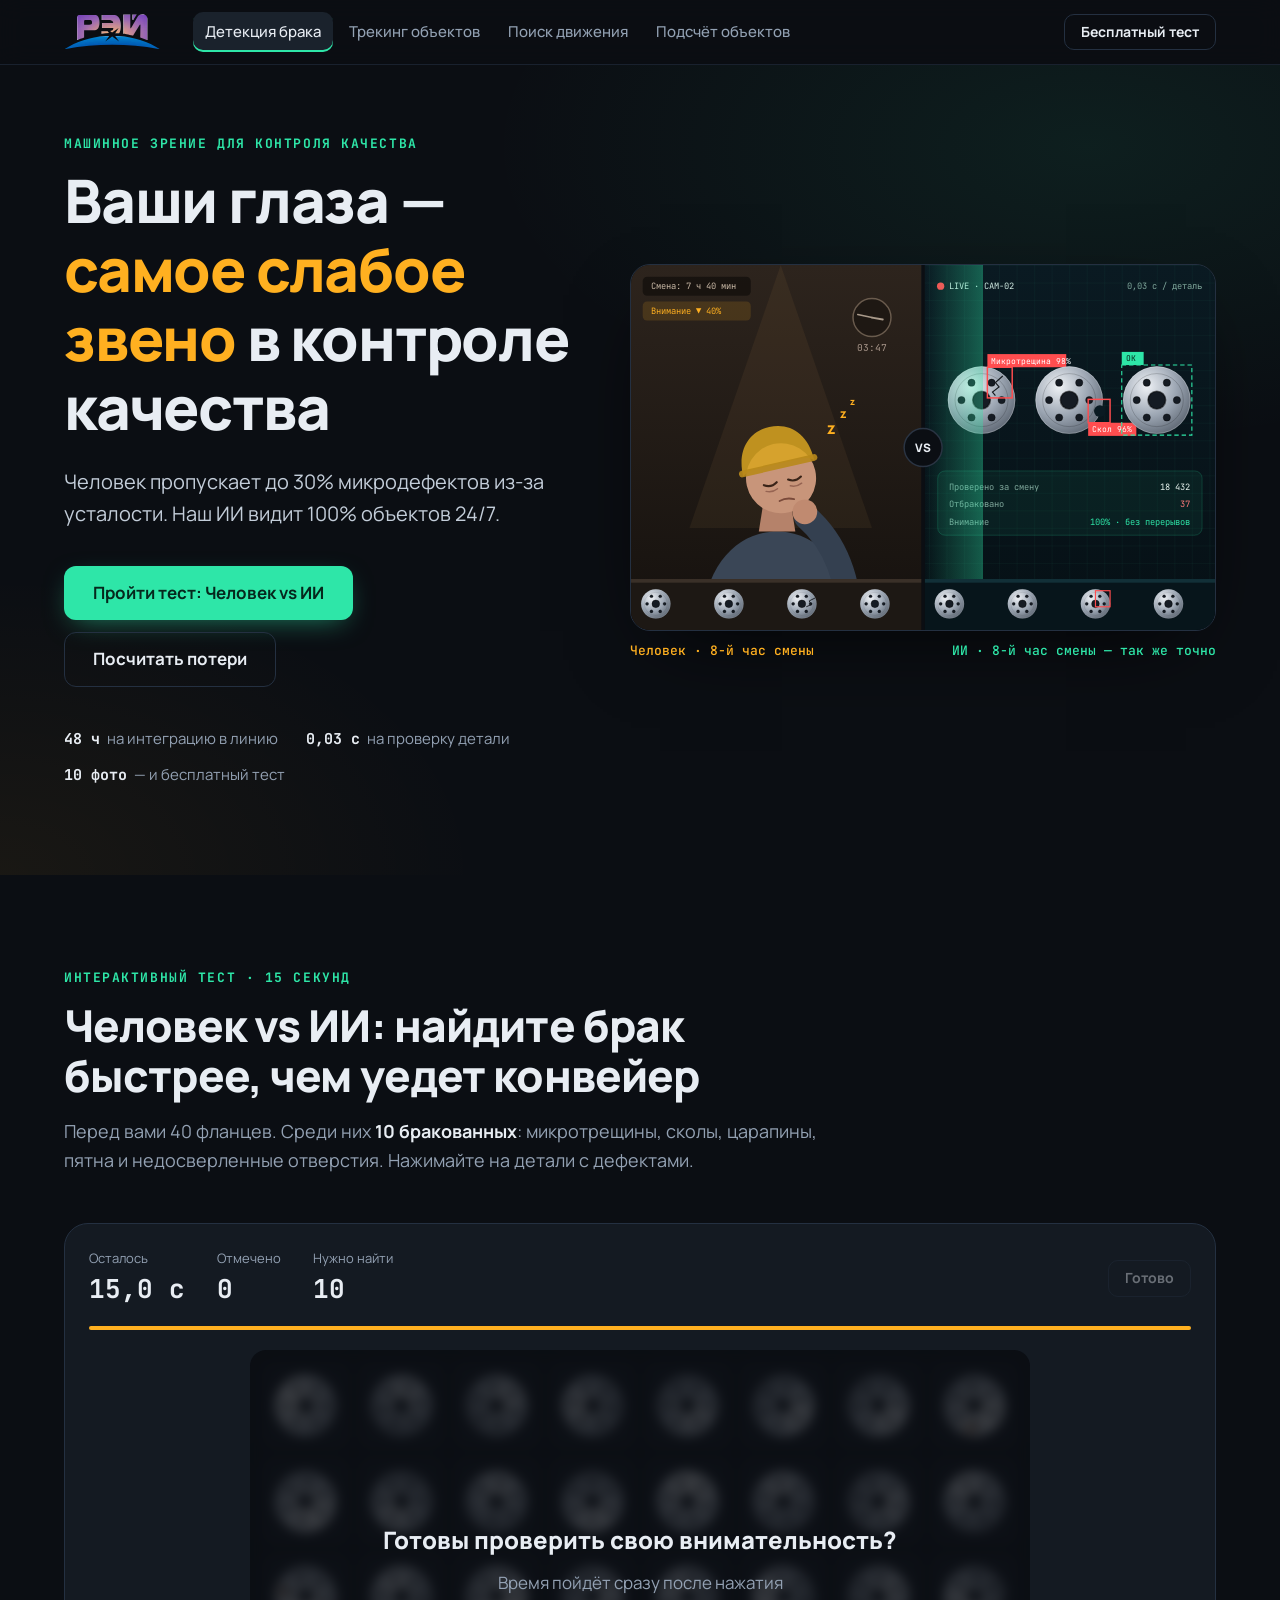
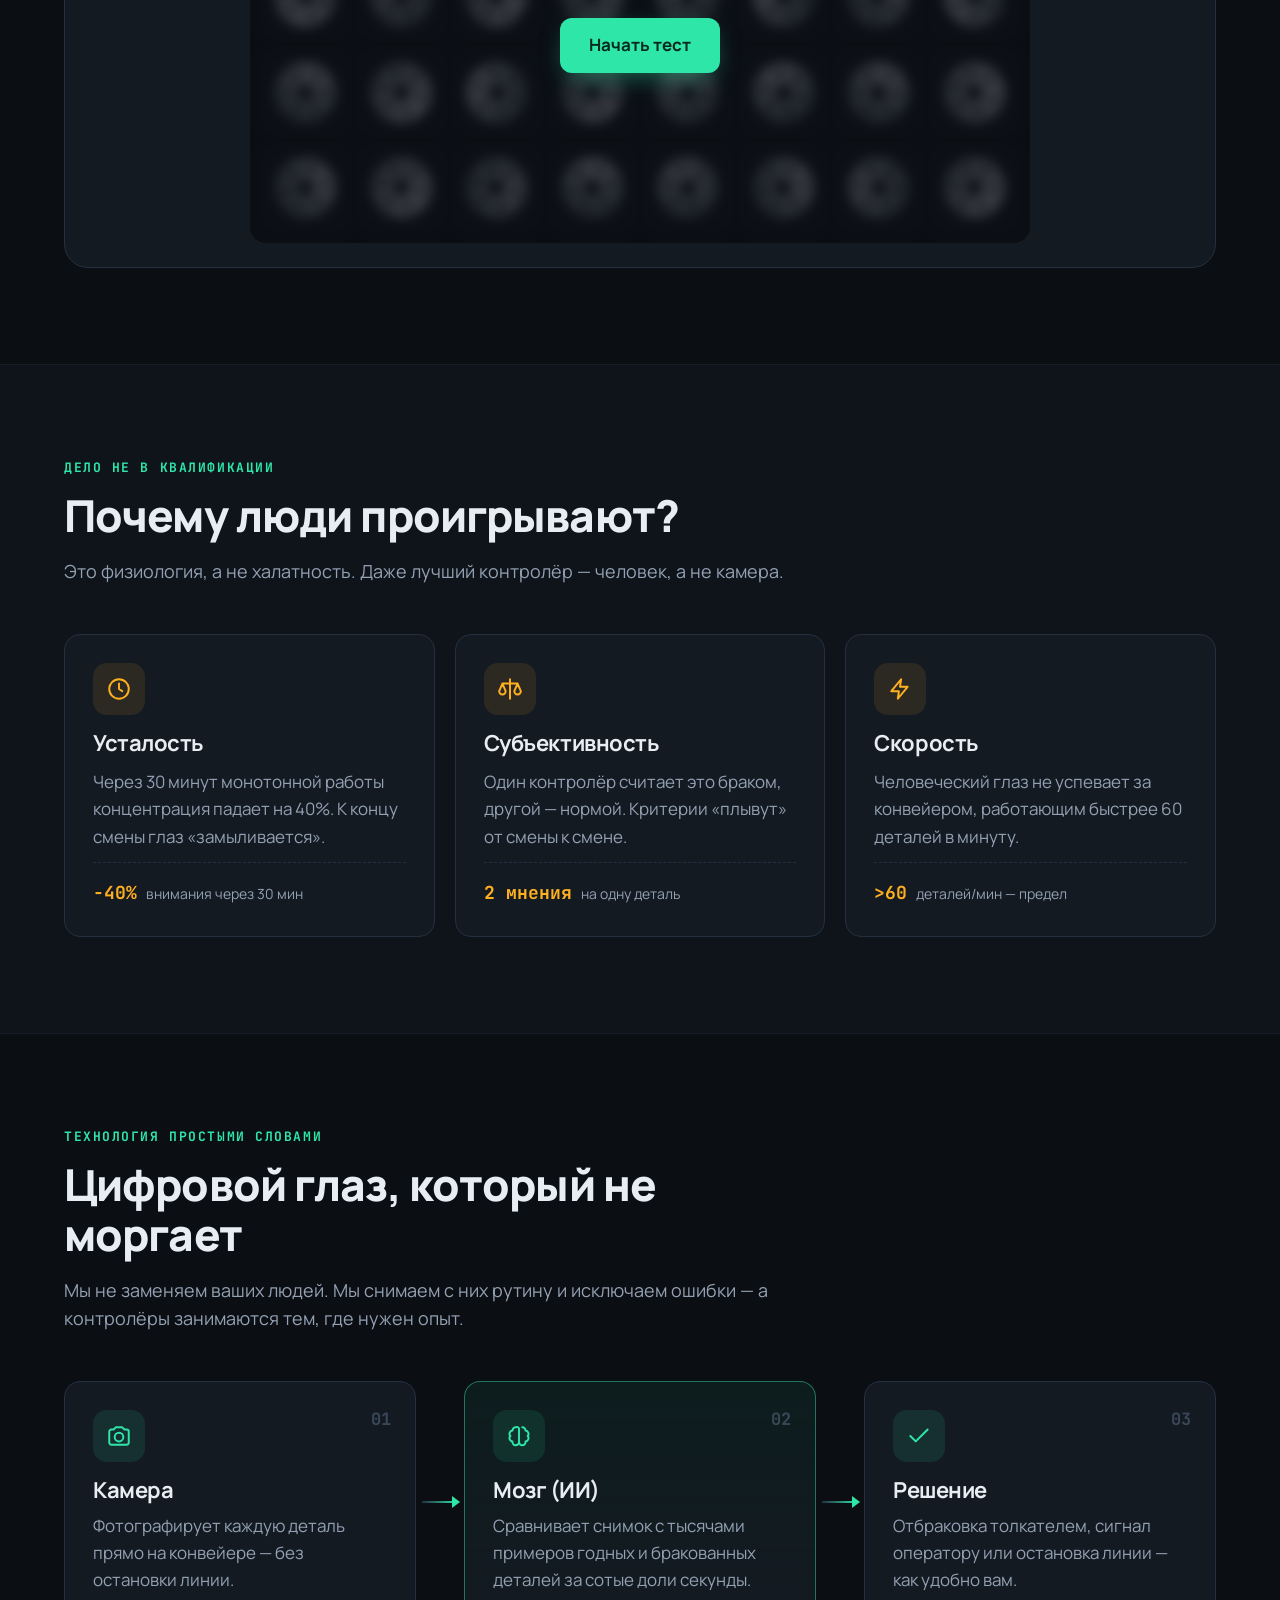
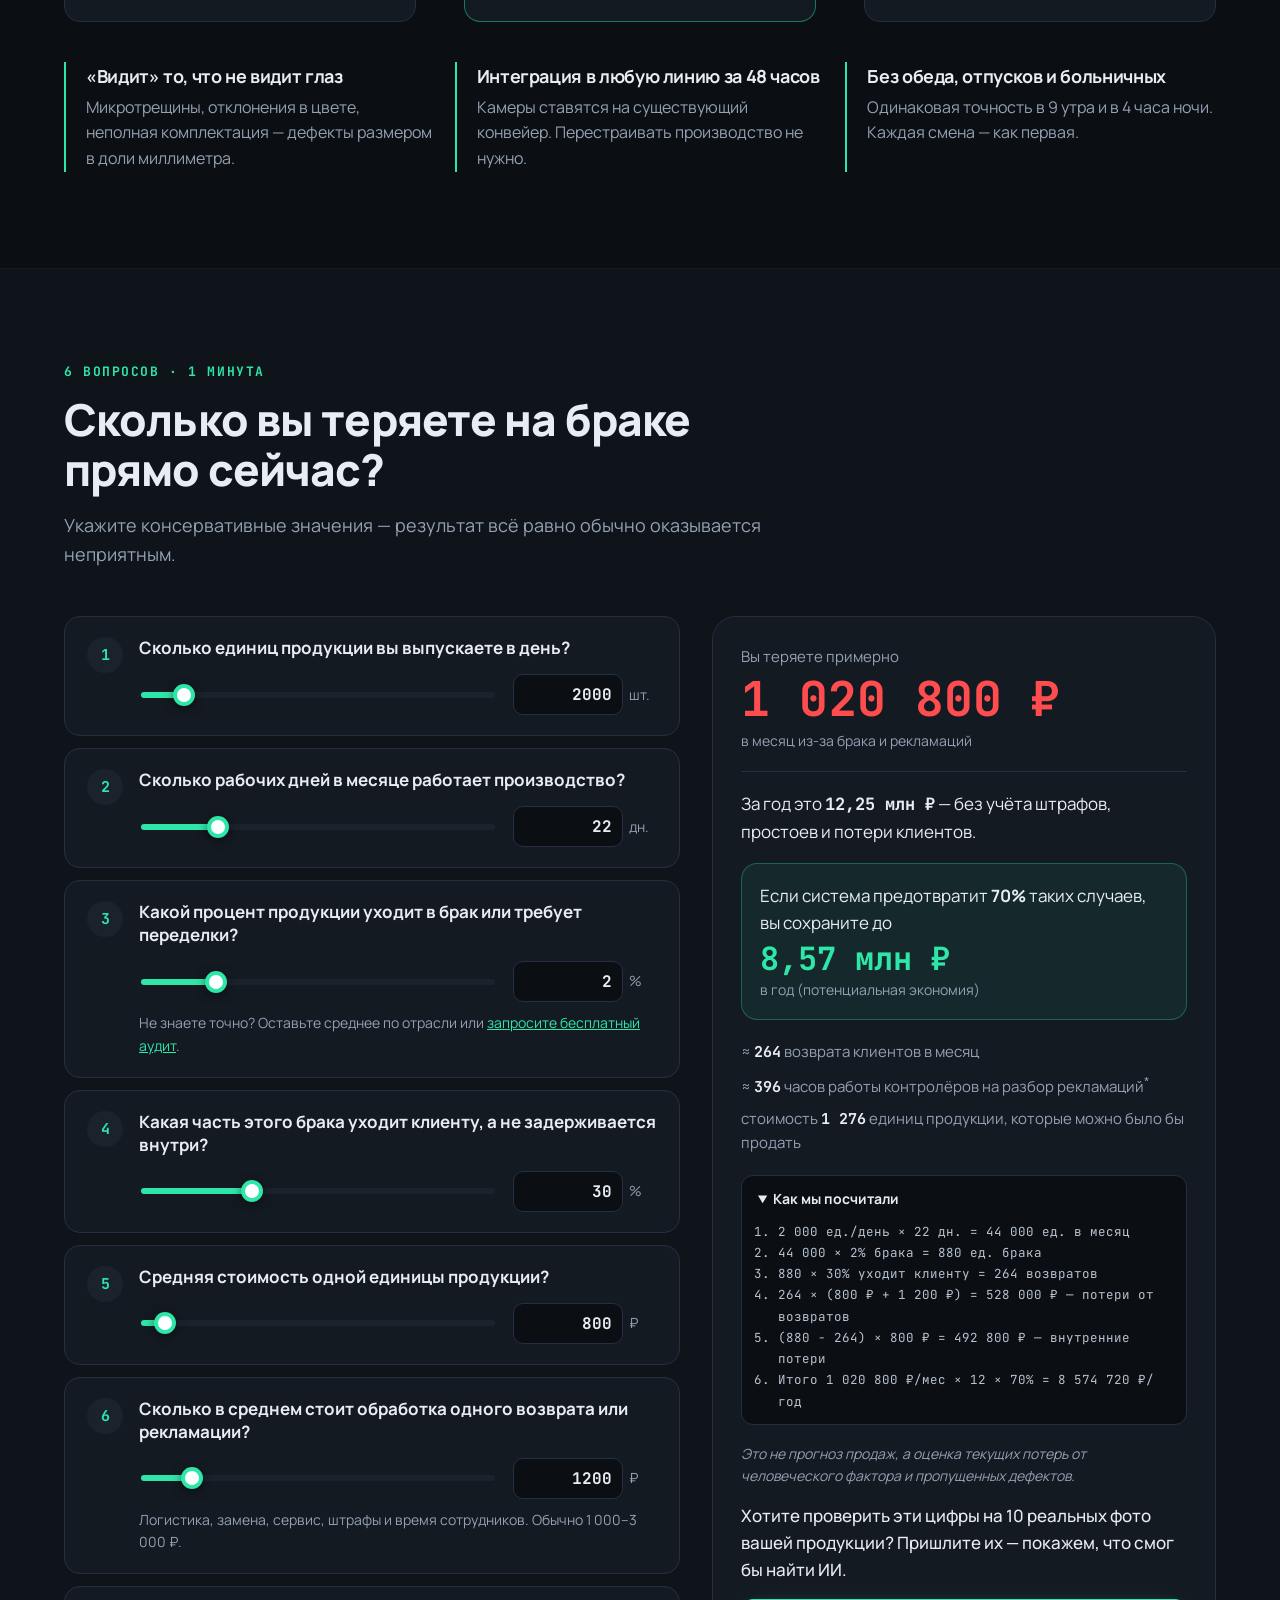
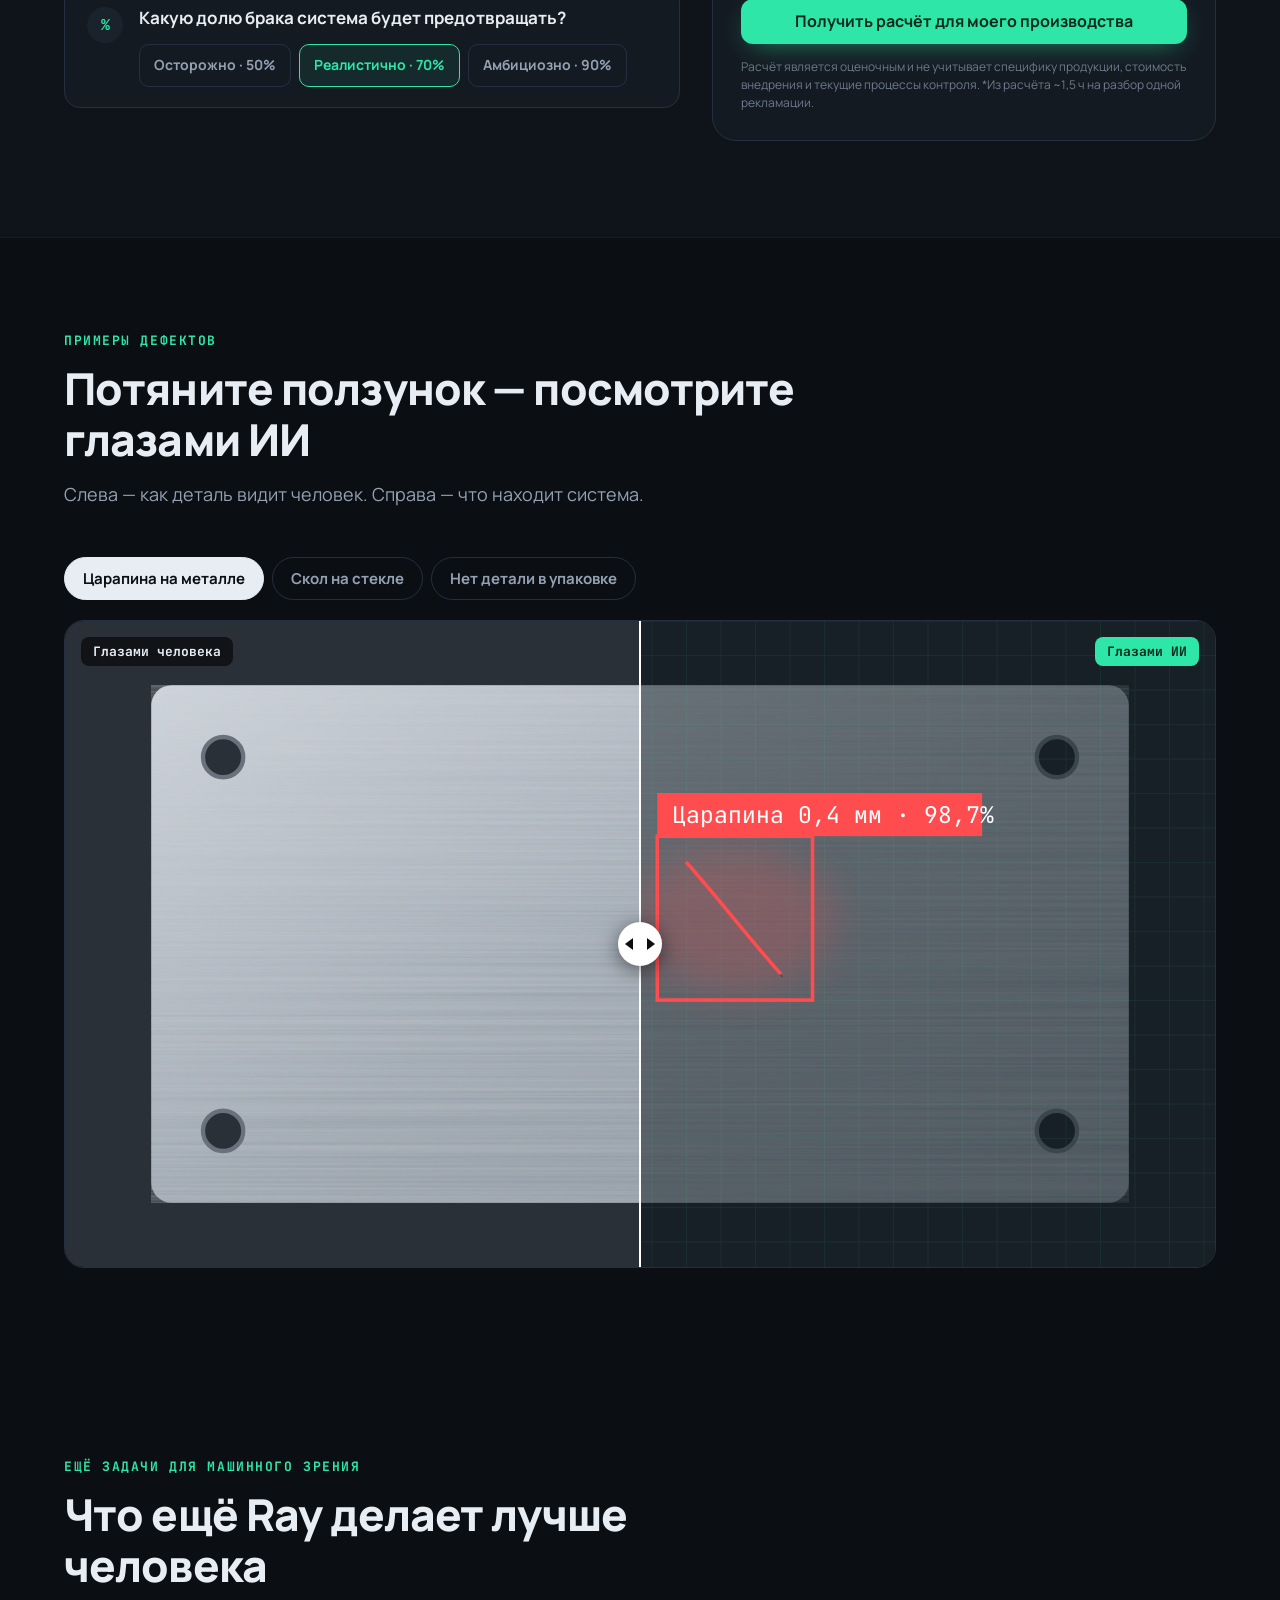
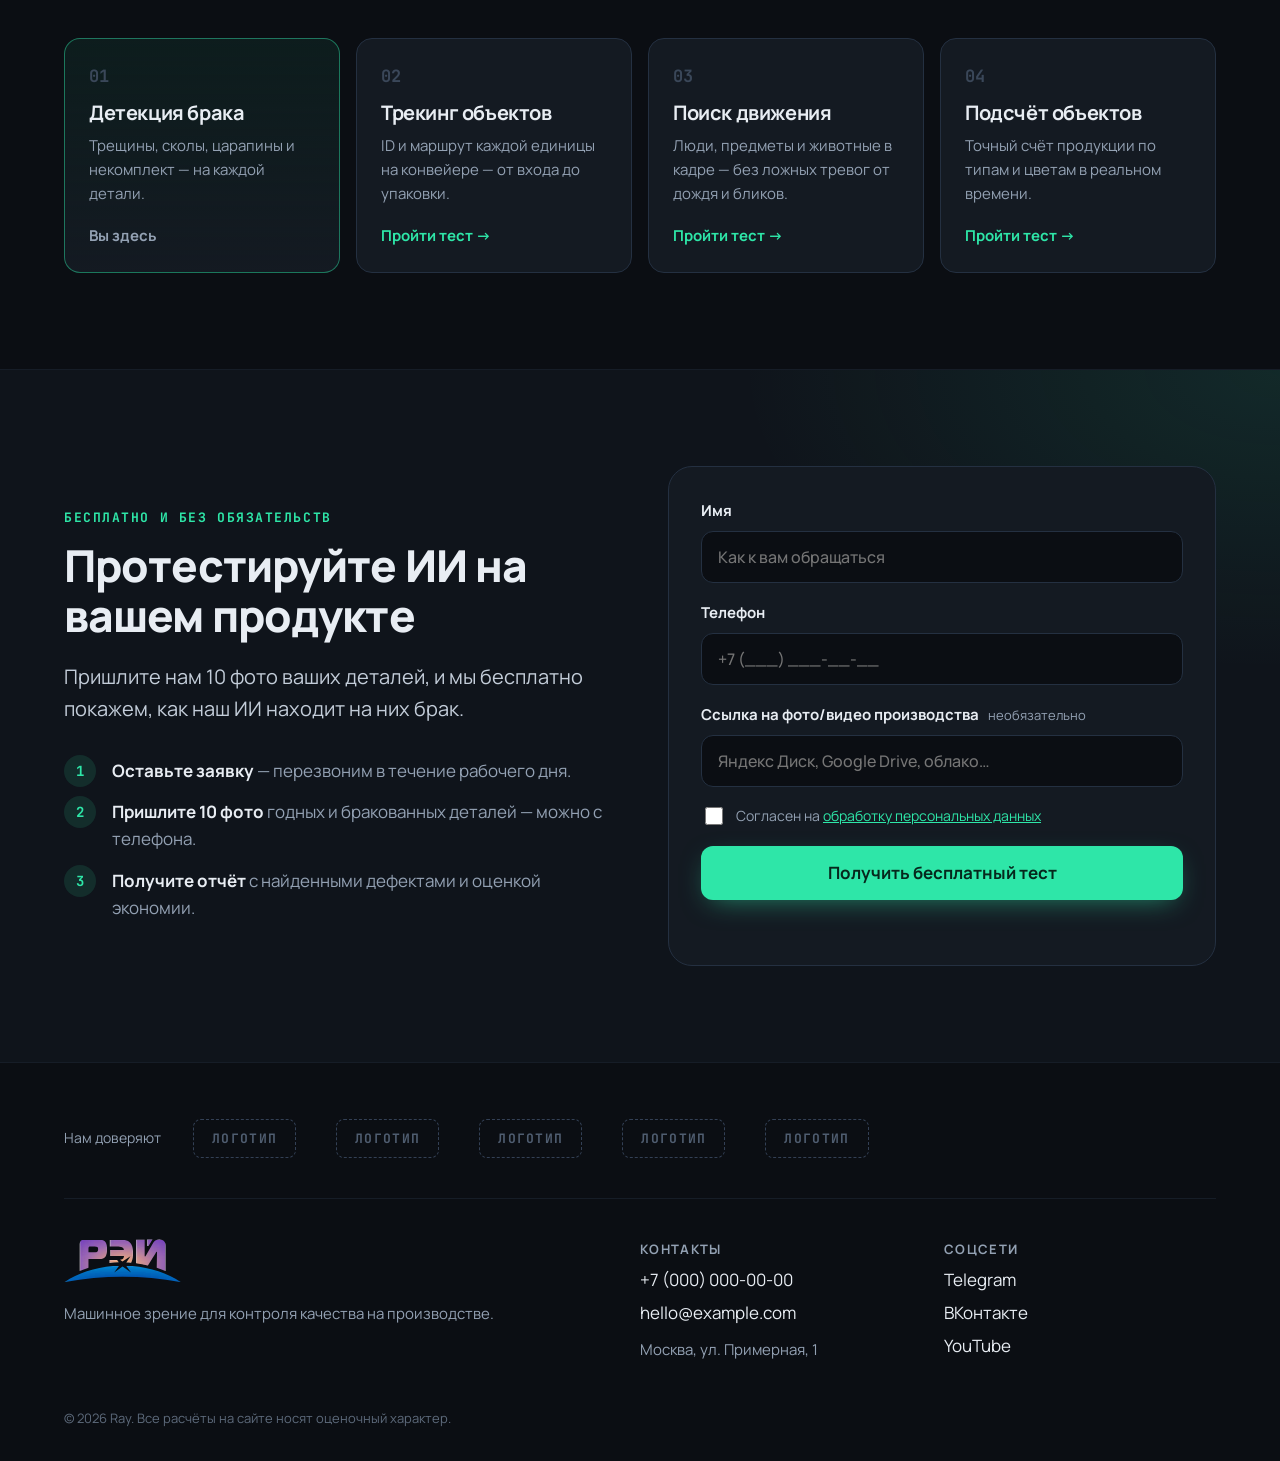
==== index.html @ 94266d90 "Лендинг Ray" ====
<!doctype html>
<html lang="ru">
<head>
  <meta charset="utf-8">
  <meta name="viewport" content="width=device-width, initial-scale=1">
  <title>Ray — машинное зрение для контроля качества</title>
  <meta name="description" content="Человек пропускает до 30% микродефектов из-за усталости. Цифровой глаз Ray проверяет 100% деталей 24/7. Пройдите тест «Человек vs ИИ» и посчитайте свои потери от брака.">
  <meta property="og:title" content="Ваши глаза — самое слабое звено в контроле качества">
  <meta property="og:description" content="Пройдите тест «Человек vs ИИ» и посчитайте, сколько вы теряете на пропущенном браке.">
  <meta property="og:type" content="website">
  <meta name="theme-color" content="#0b0e13">
  <link rel="icon" href="data:image/svg+xml,%3Csvg xmlns='http://www.w3.org/2000/svg' viewBox='0 0 32 32'%3E%3Crect width='32' height='32' rx='8' fill='%230b0e13'/%3E%3Cpath d='M4 16c3-6 7.5-9 12-9s9 3 12 9c-3 6-7.5 9-12 9s-9-3-12-9z' fill='none' stroke='%232ee6a8' stroke-width='2.4'/%3E%3Ccircle cx='16' cy='16' r='4.5' fill='%232ee6a8'/%3E%3C/svg%3E">
  <link rel="preconnect" href="https://fonts.googleapis.com">
  <link rel="preconnect" href="https://fonts.gstatic.com" crossorigin>
  <link href="https://fonts.googleapis.com/css2?family=JetBrains+Mono:wght@500;700&family=Manrope:wght@400;500;700;800&display=swap" rel="stylesheet">
  <link rel="stylesheet" href="styles.css">
</head>
<body>

<!-- Общие SVG-определения: металл, ржавчина, деталь-фланец -->
<svg width="0" height="0" style="position:absolute" aria-hidden="true">
  <defs>
    <radialGradient id="m0" cx="35%" cy="30%" r="80%"><stop offset="0" stop-color="#eef1f5"/><stop offset=".55" stop-color="#9ca6b3"/><stop offset="1" stop-color="#58616d"/></radialGradient>
    <radialGradient id="m1" cx="40%" cy="35%" r="80%"><stop offset="0" stop-color="#e3e7ec"/><stop offset=".5" stop-color="#939daa"/><stop offset="1" stop-color="#525a66"/></radialGradient>
    <radialGradient id="m2" cx="30%" cy="40%" r="85%"><stop offset="0" stop-color="#f4f6f8"/><stop offset=".6" stop-color="#a5aeba"/><stop offset="1" stop-color="#606a76"/></radialGradient>
    <radialGradient id="rust"><stop offset="0" stop-color="#b8692a" stop-opacity=".75"/><stop offset=".6" stop-color="#a4581f" stop-opacity=".35"/><stop offset="1" stop-color="#a4581f" stop-opacity="0"/></radialGradient>
    <symbol id="flange" viewBox="0 0 100 100">
      <circle cx="50" cy="50" r="42" fill="url(#m0)"/>
      <circle cx="50" cy="50" r="41.5" fill="none" stroke="rgba(255,255,255,.3)"/>
      <circle cx="50" cy="50" r="33" fill="none" stroke="rgba(0,0,0,.22)"/>
      <g fill="#151b23" stroke="rgba(0,0,0,.45)" stroke-width="1">
        <circle cx="75" cy="50" r="4.5"/><circle cx="62.5" cy="71.65" r="4.5"/><circle cx="37.5" cy="71.65" r="4.5"/>
        <circle cx="25" cy="50" r="4.5"/><circle cx="37.5" cy="28.35" r="4.5"/><circle cx="62.5" cy="28.35" r="4.5"/>
      </g>
      <circle cx="50" cy="50" r="11" fill="#151b23" stroke="rgba(0,0,0,.5)" stroke-width="2"/>
    </symbol>
  </defs>
</svg>

<header class="header" id="top">
  <div class="container header__inner">
    <a class="logo" href="index.html" aria-label="Ray — на главную">
      <img src="assets/ray_logo_rus.svg" alt="Ray" width="97" height="36">
    </a>
    <nav class="dirnav" aria-label="Направления">
      <a href="index.html" aria-current="page">Детекция брака</a>
      <a href="tracking.html">Трекинг объектов</a>
      <a href="motion.html">Поиск движения</a>
      <a href="counting.html">Подсчёт объектов</a>
    </nav>
    <a class="btn btn--sm btn--ghost header__cta" href="#form">Бесплатный тест</a>
  </div>
</header>

<main>

  <!-- 1. HERO -->
  <section class="hero">
    <div class="container hero__grid">
      <div class="hero__text">
        <p class="kicker">Машинное зрение для контроля качества</p>
        <h1>Ваши глаза — <em>самое слабое звено</em> в&nbsp;контроле качества</h1>
        <p class="lead">Человек пропускает до 30% микродефектов из‑за усталости. Наш ИИ видит 100% объектов 24/7.</p>
        <div class="hero__cta">
          <a class="btn btn--primary btn--lg" href="#test">Пройти тест: Человек vs ИИ</a>
          <a class="btn btn--ghost btn--lg" href="#calc">Посчитать потери</a>
        </div>
        <ul class="hero__facts">
          <li><b>48 ч</b> на интеграцию в линию</li>
          <li><b>0,03 с</b> на проверку детали</li>
          <li><b>10 фото</b> — и бесплатный тест</li>
        </ul>
      </div>

      <figure class="hero__visual" aria-label="Слева — уставший контролёр на 8-м часу смены, справа — интерфейс машинного зрения с подсвеченными дефектами">
        <svg viewBox="0 0 800 500" role="img" aria-hidden="true">
          <defs>
            <linearGradient id="warm" x1="0" y1="0" x2="0" y2="1"><stop offset="0" stop-color="#2d241d"/><stop offset="1" stop-color="#15110e"/></linearGradient>
            <linearGradient id="cold" x1="0" y1="0" x2="0" y2="1"><stop offset="0" stop-color="#0a1a22"/><stop offset="1" stop-color="#061015"/></linearGradient>
            <pattern id="grid" width="24" height="24" patternUnits="userSpaceOnUse"><path d="M24 0H0V24" fill="none" stroke="rgba(46,230,168,.09)"/></pattern>
            <linearGradient id="scan" x1="0" y1="0" x2="1" y2="0"><stop offset="0" stop-color="#2ee6a8" stop-opacity="0"/><stop offset="1" stop-color="#2ee6a8" stop-opacity=".35"/></linearGradient>
            <clipPath id="clipL"><rect width="398" height="500"/></clipPath>
            <clipPath id="clipR"><rect x="402" width="398" height="500"/></clipPath>
          </defs>

          <!-- Левая половина: человек -->
          <g clip-path="url(#clipL)">
            <rect width="398" height="500" fill="url(#warm)"/>
            <polygon points="205,0 80,360 330,360" fill="rgba(255,190,110,.06)"/>
            <g transform="translate(330 72)" opacity=".8">
              <circle r="26" fill="#1c1612" stroke="#7a6a5a" stroke-width="2"/>
              <line y2="-15" stroke="#c9b9a6" stroke-width="2.5" stroke-linecap="round" transform="rotate(100)"/>
              <line y2="-20" stroke="#c9b9a6" stroke-width="2" stroke-linecap="round" transform="rotate(282)"/>
            </g>
            <text x="330" y="118" text-anchor="middle" class="svg-mono" fill="#a8968a" font-size="13">03:47</text>
            <!-- оператор -->
            <path d="M95 500C100 405 150 365 200 365s100 40 105 135z" fill="#3a4656"/>
            <path d="M175 365h50l-6-38h-38z" fill="#b5826a"/>
            <g transform="rotate(-13 205 290)">
              <circle cx="205" cy="292" r="48" fill="#c8957a"/>
              <path d="M155 278c0-38 22-58 50-58s50 20 50 58c-8-6-14-6-20-6h-60c-6 0-12 0-20 6z" fill="#d9a520" opacity=".85"/>
              <rect x="150" y="270" width="110" height="9" rx="4.5" fill="#b8891a" opacity=".9"/>
              <path d="M180 296q9 6 18 0M214 296q9 6 18 0" fill="none" stroke="#3a2418" stroke-width="3" stroke-linecap="round"/>
              <path d="M181 305q8 4 16 0M215 305q8 4 16 0" fill="none" stroke="rgba(110,60,50,.55)" stroke-width="2" stroke-linecap="round"/>
              <path d="M196 322q10-3 20 2" fill="none" stroke="#7a4a3a" stroke-width="2.5" stroke-linecap="round"/>
            </g>
            <path d="M300 500C300 430 280 380 240 345" fill="none" stroke="#344050" stroke-width="34" stroke-linecap="round"/>
            <circle cx="238" cy="338" r="17" fill="#c08a70"/>
            <g class="zzz" fill="#ffb020" font-weight="800">
              <text x="268" y="232" font-size="22">z</text><text x="286" y="210" font-size="17">z</text><text x="300" y="192" font-size="13">z</text>
            </g>
            <!-- конвейер -->
            <rect y="430" width="398" height="70" fill="#1d1814"/>
            <rect y="430" width="398" height="5" fill="#3a3028"/>
            <g class="belt">
              <use href="#flange" x="10" y="440" width="48" height="48"/>
              <use href="#flange" x="110" y="440" width="48" height="48"/>
              <g><use href="#flange" x="210" y="440" width="48" height="48"/><path d="M252 456l-8 4 3 5-7 3" stroke="#1a1d22" stroke-width="1.3" fill="none"/></g>
              <use href="#flange" x="310" y="440" width="48" height="48"/>
              <use href="#flange" x="410" y="440" width="48" height="48"/>
              <use href="#flange" x="510" y="440" width="48" height="48"/>
            </g>
            <g class="svg-mono" font-size="12">
              <rect x="16" y="16" width="148" height="26" rx="6" fill="rgba(0,0,0,.45)"/>
              <text x="28" y="33" fill="#c9b9a6">Смена: 7 ч 40 мин</text>
              <rect x="16" y="50" width="148" height="26" rx="6" fill="rgba(255,176,32,.14)"/>
              <text x="28" y="67" fill="#ffb020">Внимание ▼ 40%</text>
            </g>
          </g>

          <!-- Правая половина: ИИ -->
          <g clip-path="url(#clipR)">
            <rect x="402" width="398" height="500" fill="url(#cold)"/>
            <rect x="402" width="398" height="500" fill="url(#grid)"/>
            <g class="svg-mono" font-size="12">
              <circle cx="424" cy="29" r="5" fill="#ff4d4f" class="blink"/>
              <text x="436" y="33" fill="#cfe9e1">LIVE · CAM‑02</text>
              <text x="782" y="33" fill="#7fa79b" text-anchor="end">0,03 с / деталь</text>
            </g>
            <!-- крупный план -->
            <use href="#flange" x="425" y="130" width="110" height="110"/>
            <path d="M509 152l-10 9 5 6-9 7 4 5" stroke="#161a1f" stroke-width="1.6" fill="none"/>
            <rect x="488" y="140" width="34" height="42" fill="none" stroke="#ff4d4f" stroke-width="2"/>
            <rect x="488" y="122" width="108" height="18" fill="#ff4d4f"/>
            <text x="493" y="135" class="svg-mono" font-size="11" fill="#fff">Микротрещина 98%</text>

            <use href="#flange" x="545" y="130" width="110" height="110"/>
            <circle cx="642" cy="200" r="8" fill="#0a1a22"/>
            <rect x="626" y="184" width="30" height="32" fill="none" stroke="#ff4d4f" stroke-width="2"/>
            <rect x="626" y="216" width="66" height="18" fill="#ff4d4f"/>
            <text x="631" y="229" class="svg-mono" font-size="11" fill="#fff">Скол 96%</text>

            <use href="#flange" x="665" y="130" width="110" height="110"/>
            <rect x="672" y="137" width="96" height="96" fill="none" stroke="#2ee6a8" stroke-width="1.5" stroke-dasharray="6 4"/>
            <rect x="672" y="119" width="30" height="18" fill="#2ee6a8"/>
            <text x="678" y="132" class="svg-mono" font-size="11" fill="#06281d">OK</text>

            <g class="svg-mono" font-size="12">
              <rect x="420" y="282" width="362" height="88" rx="10" fill="rgba(46,230,168,.06)" stroke="rgba(46,230,168,.25)"/>
              <text x="436" y="308" fill="#7fa79b">Проверено за смену</text><text x="766" y="308" fill="#e8f5f0" text-anchor="end">18 432</text>
              <text x="436" y="332" fill="#7fa79b">Отбраковано</text><text x="766" y="332" fill="#ff7a7b" text-anchor="end">37</text>
              <text x="436" y="356" fill="#7fa79b">Внимание</text><text x="766" y="356" fill="#2ee6a8" text-anchor="end">100% · без перерывов</text>
            </g>
            <rect x="402" y="430" width="398" height="70" fill="#07151b"/>
            <rect x="402" y="430" width="398" height="5" fill="#123038"/>
            <g class="belt">
              <use href="#flange" x="412" y="440" width="48" height="48"/>
              <use href="#flange" x="512" y="440" width="48" height="48"/>
              <g><use href="#flange" x="612" y="440" width="48" height="48"/><rect x="636" y="446" width="20" height="22" fill="none" stroke="#ff4d4f" stroke-width="1.6"/></g>
              <use href="#flange" x="712" y="440" width="48" height="48"/>
              <use href="#flange" x="812" y="440" width="48" height="48"/>
              <use href="#flange" x="912" y="440" width="48" height="48"/>
            </g>
            <rect class="scanbar" x="402" y="0" width="80" height="430" fill="url(#scan)"/>
          </g>

          <line x1="400" y1="0" x2="400" y2="500" stroke="#0b0e13" stroke-width="4"/>
          <circle cx="400" cy="250" r="26" fill="#0b0e13" stroke="#2a3443" stroke-width="2"/>
          <text x="400" y="256" text-anchor="middle" font-weight="800" font-size="16" fill="#e8edf3">VS</text>
        </svg>
        <figcaption class="hero__caption">
          <span>Человек · 8‑й час смены</span>
          <span>ИИ · 8‑й час смены — так же точно</span>
        </figcaption>
      </figure>
    </div>
  </section>

  <!-- 2. ЧЕЛЛЕНДЖ -->
  <section class="section" id="test">
    <div class="container">
      <header class="section__head">
        <p class="kicker">Интерактивный тест · 15 секунд</p>
        <h2>Человек vs ИИ: найдите брак быстрее, чем уедет конвейер</h2>
        <p class="section__sub">Перед вами 40 фланцев. Среди них <b>10 бракованных</b>: микротрещины, сколы, царапины, пятна и недосверленные отверстия. Нажимайте на детали с дефектами.</p>
      </header>

      <div class="game" id="game">
        <div class="game__bar">
          <div class="stat"><span class="stat__label">Осталось</span><span class="stat__value mono" id="g-timer">15,0 с</span></div>
          <div class="stat"><span class="stat__label">Отмечено</span><span class="stat__value mono" id="g-marked">0</span></div>
          <div class="stat"><span class="stat__label">Нужно найти</span><span class="stat__value mono">10</span></div>
          <button class="btn btn--sm btn--ghost game__done" id="g-done" type="button" disabled>Готово</button>
        </div>
        <div class="game__progress"><span id="g-progress"></span></div>

        <div class="board-wrap">
          <div class="board" id="board" aria-label="Поле с деталями"></div>
          <div class="scanline" id="scanline" aria-hidden="true"></div>
          <div class="board__start" id="g-start">
            <p class="board__start-title">Готовы проверить свою внимательность?</p>
            <p class="board__start-sub">Время пойдёт сразу после нажатия</p>
            <button class="btn btn--primary btn--lg" id="g-start-btn" type="button">Начать тест</button>
          </div>
        </div>

        <div class="result" id="g-result" hidden aria-live="polite">
          <div class="result__score">
            <div class="score score--human"><span>Ваш результат</span><b class="mono" id="r-human">6/10</b></div>
            <div class="score score--ai"><span>Результат ИИ</span><b class="mono">10/10</b></div>
          </div>
          <p class="result__copy" id="r-copy"></p>
          <p class="result__extra" id="r-extra"></p>
          <ul class="legend">
            <li><i class="dot dot--hit"></i>Вы нашли</li>
            <li><i class="dot dot--miss"></i>Вы пропустили — нашёл ИИ</li>
            <li><i class="dot dot--false"></i>Ложная тревога</li>
          </ul>
          <div class="result__cta">
            <a class="btn btn--primary" href="#calc">Посчитать, сколько это стоит</a>
            <button class="btn btn--ghost" id="g-again" type="button">Пройти ещё раз</button>
          </div>
        </div>
      </div>
    </div>
  </section>

  <!-- 3. БОЛИ -->
  <section class="section section--alt" id="why">
    <div class="container">
      <header class="section__head">
        <p class="kicker">Дело не в квалификации</p>
        <h2>Почему люди проигрывают?</h2>
        <p class="section__sub">Это физиология, а не халатность. Даже лучший контролёр — человек, а не камера.</p>
      </header>
      <div class="cards3">
        <article class="pain">
          <div class="pain__icon"><svg viewBox="0 0 24 24" aria-hidden="true"><path d="M12 7v5l3 2"/><circle cx="12" cy="12" r="9"/></svg></div>
          <h3>Усталость</h3>
          <p>Через 30 минут монотонной работы концентрация падает на&nbsp;40%. К концу смены глаз «замыливается».</p>
          <div class="pain__metric"><span class="mono">−40%</span> внимания через 30 мин</div>
        </article>
        <article class="pain">
          <div class="pain__icon"><svg viewBox="0 0 24 24" aria-hidden="true"><path d="M12 3v18M5 7h14M5 7l-3 7a3 3 0 0 0 6 0zM19 7l-3 7a3 3 0 0 0 6 0z"/></svg></div>
          <h3>Субъективность</h3>
          <p>Один контролёр считает это браком, другой — нормой. Критерии «плывут» от смены к смене.</p>
          <div class="pain__metric"><span class="mono">2 мнения</span> на одну деталь</div>
        </article>
        <article class="pain">
          <div class="pain__icon"><svg viewBox="0 0 24 24" aria-hidden="true"><path d="M13 3L4 14h7l-1 7 9-11h-7z"/></svg></div>
          <h3>Скорость</h3>
          <p>Человеческий глаз не успевает за конвейером, работающим быстрее 60 деталей в минуту.</p>
          <div class="pain__metric"><span class="mono">&gt;60</span> деталей/мин — предел</div>
        </article>
      </div>
    </div>
  </section>

  <!-- 4. КАК РАБОТАЕТ -->
  <section class="section" id="how">
    <div class="container">
      <header class="section__head">
        <p class="kicker">Технология простыми словами</p>
        <h2>Цифровой глаз, который не моргает</h2>
        <p class="section__sub">Мы не заменяем ваших людей. Мы снимаем с них рутину и исключаем ошибки — а контролёры занимаются тем, где нужен опыт.</p>
      </header>

      <ol class="flow">
        <li class="flow__step">
          <div class="flow__icon"><svg viewBox="0 0 24 24" aria-hidden="true"><path d="M3 8a2 2 0 0 1 2-2h2l2-2h6l2 2h2a2 2 0 0 1 2 2v10a2 2 0 0 1-2 2H5a2 2 0 0 1-2-2z"/><circle cx="12" cy="13" r="4"/></svg></div>
          <span class="flow__n mono">01</span>
          <h3>Камера</h3>
          <p>Фотографирует каждую деталь прямо на конвейере — без остановки линии.</p>
        </li>
        <li class="flow__arrow" aria-hidden="true"></li>
        <li class="flow__step flow__step--ai">
          <div class="flow__icon"><svg viewBox="0 0 24 24" aria-hidden="true"><path d="M9 4a3 3 0 0 0-3 3 3 3 0 0 0-2 5 3 3 0 0 0 2 5 3 3 0 0 0 6 1V5a2 2 0 0 0-3-1zM15 4a3 3 0 0 1 3 3 3 3 0 0 1 2 5 3 3 0 0 1-2 5 3 3 0 0 1-6 1"/></svg></div>
          <span class="flow__n mono">02</span>
          <h3>Мозг (ИИ)</h3>
          <p>Сравнивает снимок с тысячами примеров годных и бракованных деталей за сотые доли секунды.</p>
        </li>
        <li class="flow__arrow" aria-hidden="true"></li>
        <li class="flow__step">
          <div class="flow__icon"><svg viewBox="0 0 24 24" aria-hidden="true"><path d="M20 6L9 17l-5-5"/></svg></div>
          <span class="flow__n mono">03</span>
          <h3>Решение</h3>
          <p>Отбраковка толкателем, сигнал оператору или остановка линии — как удобно вам.</p>
        </li>
      </ol>

      <ul class="benefits">
        <li>
          <h3>«Видит» то, что не видит глаз</h3>
          <p>Микротрещины, отклонения в цвете, неполная комплектация — дефекты размером в доли миллиметра.</p>
        </li>
        <li>
          <h3>Интеграция в любую линию за 48 часов</h3>
          <p>Камеры ставятся на существующий конвейер. Перестраивать производство не нужно.</p>
        </li>
        <li>
          <h3>Без обеда, отпусков и больничных</h3>
          <p>Одинаковая точность в 9 утра и в 4 часа ночи. Каждая смена — как первая.</p>
        </li>
      </ul>
    </div>
  </section>

  <!-- 5. КАЛЬКУЛЯТОР -->
  <section class="section section--alt" id="calc">
    <div class="container">
      <header class="section__head">
        <p class="kicker">6 вопросов · 1 минута</p>
        <h2>Сколько вы теряете на браке прямо сейчас?</h2>
        <p class="section__sub">Укажите консервативные значения — результат всё равно обычно оказывается неприятным.</p>
      </header>

      <div class="calc">
        <form class="calc__questions" id="calc-form" onsubmit="return false">
          <div class="q">
            <span class="q__n mono">1</span>
            <div class="q__body">
              <label class="q__title" for="n-units">Сколько единиц продукции вы выпускаете в день?</label>
              <div class="q__ctrl" data-field="units">
                <input type="range" min="100" max="20000" step="100" value="2000" aria-label="Выпуск в день, ползунок">
                <div class="num"><input id="n-units" type="number" min="1" step="1" value="2000" inputmode="numeric"><span>шт.</span></div>
              </div>
            </div>
          </div>
          <div class="q">
            <span class="q__n mono">2</span>
            <div class="q__body">
              <label class="q__title" for="n-days">Сколько рабочих дней в месяце работает производство?</label>
              <div class="q__ctrl" data-field="days">
                <input type="range" min="20" max="30" step="1" value="22" aria-label="Рабочие дни, ползунок">
                <div class="num"><input id="n-days" type="number" min="1" max="31" step="1" value="22" inputmode="numeric"><span>дн.</span></div>
              </div>
            </div>
          </div>
          <div class="q">
            <span class="q__n mono">3</span>
            <div class="q__body">
              <label class="q__title" for="n-defect">Какой процент продукции уходит в брак или требует переделки?</label>
              <div class="q__ctrl" data-field="defect">
                <input type="range" min="0.1" max="10" step="0.1" value="2" aria-label="Процент брака, ползунок">
                <div class="num"><input id="n-defect" type="number" min="0" max="100" step="0.1" value="2" inputmode="decimal"><span>%</span></div>
              </div>
              <p class="q__hint">Не знаете точно? Оставьте среднее по отрасли или <a href="#form">запросите бесплатный аудит</a>.</p>
            </div>
          </div>
          <div class="q">
            <span class="q__n mono">4</span>
            <div class="q__body">
              <label class="q__title" for="n-share">Какая часть этого брака уходит клиенту, а не задерживается внутри?</label>
              <div class="q__ctrl" data-field="share">
                <input type="range" min="0" max="100" step="5" value="30" aria-label="Доля брака у клиента, ползунок">
                <div class="num"><input id="n-share" type="number" min="0" max="100" step="1" value="30" inputmode="numeric"><span>%</span></div>
              </div>
            </div>
          </div>
          <div class="q">
            <span class="q__n mono">5</span>
            <div class="q__body">
              <label class="q__title" for="n-price">Средняя стоимость одной единицы продукции?</label>
              <div class="q__ctrl" data-field="price">
                <input type="range" min="10" max="20000" step="10" value="800" aria-label="Стоимость единицы, ползунок">
                <div class="num"><input id="n-price" type="number" min="0" step="1" value="800" inputmode="numeric"><span>₽</span></div>
              </div>
            </div>
          </div>
          <div class="q">
            <span class="q__n mono">6</span>
            <div class="q__body">
              <label class="q__title" for="n-ret">Сколько в среднем стоит обработка одного возврата или рекламации?</label>
              <div class="q__ctrl" data-field="ret">
                <input type="range" min="0" max="10000" step="100" value="1200" aria-label="Стоимость возврата, ползунок">
                <div class="num"><input id="n-ret" type="number" min="0" step="1" value="1200" inputmode="numeric"><span>₽</span></div>
              </div>
              <p class="q__hint">Логистика, замена, сервис, штрафы и время сотрудников. Обычно 1 000–3 000 ₽.</p>
            </div>
          </div>
          <div class="q q--scenario">
            <span class="q__n mono">%</span>
            <div class="q__body">
              <span class="q__title" id="sc-label">Какую долю брака система будет предотвращать?</span>
              <div class="seg" role="radiogroup" aria-labelledby="sc-label">
                <label><input type="radio" name="sc" value="50"><span>Осторожно · 50%</span></label>
                <label><input type="radio" name="sc" value="70" checked><span>Реалистично · 70%</span></label>
                <label><input type="radio" name="sc" value="90"><span>Амбициозно · 90%</span></label>
              </div>
            </div>
          </div>
        </form>

        <aside class="calc__result" aria-live="polite">
          <p class="res__label">Вы теряете примерно</p>
          <p class="res__big mono" id="c-month">—</p>
          <p class="res__note">в месяц из‑за брака и рекламаций</p>

          <div class="res__row">
            <p>За год это <b class="mono" id="c-year">—</b> — без учёта штрафов, простоев и потери клиентов.</p>
          </div>
          <div class="res__save">
            <p>Если система предотвратит <b id="c-pct">70%</b> таких случаев, вы сохраните до</p>
            <p class="res__save-val mono" id="c-save">—</p>
            <p class="res__note">в год (потенциальная экономия)</p>
          </div>

          <ul class="res__human">
            <li>≈ <b class="mono" id="c-returns">—</b> <span id="c-returns-w">возвратов</span> клиентов в месяц</li>
            <li>≈ <b class="mono" id="c-hours">—</b> <span id="c-hours-w">часов</span> работы контролёров на разбор рекламаций<sup>*</sup></li>
            <li>стоимость <b class="mono" id="c-units">—</b> <span id="c-units-w">единиц</span> продукции, которые можно было бы продать</li>
          </ul>

          <details class="res__formula" open>
            <summary>Как мы посчитали</summary>
            <ol id="c-formula" class="mono"></ol>
          </details>

          <p class="res__honest">Это не прогноз продаж, а оценка текущих потерь от человеческого фактора и пропущенных дефектов.</p>
          <p class="res__next">Хотите проверить эти цифры на 10 реальных фото вашей продукции? Пришлите их — покажем, что смог бы найти ИИ.</p>
          <a class="btn btn--primary btn--block" href="#form" id="c-cta">Получить расчёт для моего производства</a>
          <p class="disclaimer">Расчёт является оценочным и не учитывает специфику продукции, стоимость внедрения и текущие процессы контроля. *Из расчёта ~1,5 ч на разбор одной рекламации.</p>
        </aside>
      </div>
    </div>
  </section>

  <!-- 6. КЕЙСЫ -->
  <section class="section" id="cases">
    <div class="container">
      <header class="section__head">
        <p class="kicker">Примеры дефектов</p>
        <h2>Потяните ползунок — посмотрите глазами ИИ</h2>
        <p class="section__sub">Слева — как деталь видит человек. Справа — что находит система.</p>
      </header>

      <div class="tabs" role="tablist" aria-label="Примеры">
        <button role="tab" aria-selected="true" data-case="metal">Царапина на металле</button>
        <button role="tab" aria-selected="false" data-case="glass">Скол на стекле</button>
        <button role="tab" aria-selected="false" data-case="pack">Нет детали в упаковке</button>
      </div>

      <div class="ba" id="ba">
        <!-- Металл -->
        <div class="ba__case" data-case="metal">
          <svg class="ba__img" viewBox="0 0 800 450" aria-label="Шлифованная металлическая пластина">
            <defs>
              <filter id="brushed" x="0" y="0" width="100%" height="100%">
                <feTurbulence type="fractalNoise" baseFrequency="0.002 0.55" numOctaves="2" seed="4"/>
                <feColorMatrix type="matrix" values="0 0 0 0 .6  0 0 0 0 .63  0 0 0 0 .67  0 0 0 .55 0"/>
              </filter>
              <linearGradient id="steel" x1="0" y1="0" x2="1" y2="1"><stop offset="0" stop-color="#cfd5dc"/><stop offset=".5" stop-color="#9aa3ad"/><stop offset="1" stop-color="#7d8792"/></linearGradient>
            </defs>
            <rect width="800" height="450" fill="#2a3038"/>
            <rect x="60" y="45" width="680" height="360" rx="14" fill="url(#steel)"/>
            <rect x="60" y="45" width="680" height="360" rx="14" filter="url(#brushed)" opacity=".9"/>
            <circle cx="110" cy="95" r="14" fill="#2a3038" stroke="#69727c" stroke-width="3"/>
            <circle cx="690" cy="95" r="14" fill="#2a3038" stroke="#69727c" stroke-width="3"/>
            <circle cx="110" cy="355" r="14" fill="#2a3038" stroke="#69727c" stroke-width="3"/>
            <circle cx="690" cy="355" r="14" fill="#2a3038" stroke="#69727c" stroke-width="3"/>
            <path d="M432 168 C452 190 470 214 498 246" stroke="rgba(255,255,255,.55)" stroke-width="1.2" fill="none"/>
            <path d="M433 170 C453 192 471 216 499 248" stroke="rgba(40,46,54,.45)" stroke-width="1" fill="none"/>
          </svg>
          <div class="ba__ai">
            <svg viewBox="0 0 800 450" aria-hidden="true">
              <rect width="800" height="450" fill="rgba(4,14,18,.45)"/>
              <rect width="800" height="450" fill="url(#grid)"/>
              <ellipse cx="466" cy="208" rx="70" ry="52" fill="#ff4d4f" opacity=".22" style="filter:blur(14px)"/>
              <path d="M432 168 C452 190 470 214 498 246" stroke="#ff4d4f" stroke-width="2.5" fill="none"/>
              <rect x="412" y="150" width="108" height="114" fill="none" stroke="#ff4d4f" stroke-width="2.5"/>
              <rect x="412" y="120" width="226" height="30" fill="#ff4d4f"/>
              <text x="422" y="141" class="svg-mono" font-size="16" fill="#fff">Царапина 0,4 мм · 98,7%</text>
            </svg>
          </div>
        </div>
        <!-- Стекло -->
        <div class="ba__case" data-case="glass" hidden>
          <svg class="ba__img" viewBox="0 0 800 450" aria-label="Стеклянная панель">
            <defs>
              <linearGradient id="glassBg" x1="0" y1="0" x2="0" y2="1"><stop offset="0" stop-color="#1b2a33"/><stop offset="1" stop-color="#0d151b"/></linearGradient>
              <linearGradient id="glass" x1="0" y1="0" x2="1" y2="1"><stop offset="0" stop-color="#bfe3ee" stop-opacity=".35"/><stop offset=".5" stop-color="#7fb7c9" stop-opacity=".18"/><stop offset="1" stop-color="#bfe3ee" stop-opacity=".3"/></linearGradient>
            </defs>
            <rect width="800" height="450" fill="url(#glassBg)"/>
            <path d="M120 70H680a20 20 0 0 1 20 20V360a20 20 0 0 1-20 20H120a20 20 0 0 1-20-20V90a20 20 0 0 1 20-20z" fill="url(#glass)" stroke="rgba(220,245,255,.55)" stroke-width="2"/>
            <path d="M160 100l170 0-110 250h-60z" fill="rgba(255,255,255,.06)"/>
            <path d="M560 100l60 0-80 250h-30z" fill="rgba(255,255,255,.05)"/>
            <path d="M700 205l-9 4-4 9 5 8-5 6 13 4z" fill="#0f1a20" stroke="rgba(230,250,255,.7)" stroke-width="1"/>
            <path d="M690 212l-14 -6M688 222l-12 4" stroke="rgba(230,250,255,.35)" stroke-width=".8"/>
          </svg>
          <div class="ba__ai">
            <svg viewBox="0 0 800 450" aria-hidden="true">
              <rect width="800" height="450" fill="rgba(4,14,18,.45)"/>
              <rect width="800" height="450" fill="url(#grid)"/>
              <ellipse cx="692" cy="218" rx="40" ry="38" fill="#ff4d4f" opacity=".28" style="filter:blur(10px)"/>
              <rect x="664" y="190" width="54" height="56" fill="none" stroke="#ff4d4f" stroke-width="2.5"/>
              <rect x="448" y="246" width="270" height="30" fill="#ff4d4f"/>
              <text x="458" y="267" class="svg-mono" font-size="16" fill="#fff">Скол кромки 1,2 мм · 96,4%</text>
            </svg>
          </div>
        </div>
        <!-- Упаковка -->
        <div class="ba__case" data-case="pack" hidden>
          <svg class="ba__img" viewBox="0 0 800 450" aria-label="Блистерная упаковка с деталями">
            <defs>
              <radialGradient id="cell" cx="40%" cy="35%" r="70%"><stop offset="0" stop-color="#ffffff" stop-opacity=".55"/><stop offset="1" stop-color="#cfd8e0" stop-opacity=".15"/></radialGradient>
              <linearGradient id="nut" x1="0" y1="0" x2="1" y2="1"><stop offset="0" stop-color="#f2c04c"/><stop offset="1" stop-color="#a87a14"/></linearGradient>
            </defs>
            <rect width="800" height="450" fill="#232a33"/>
            <rect x="110" y="55" width="580" height="340" rx="18" fill="#dfe5ea"/>
            <g id="pack-cells"></g>
          </svg>
          <div class="ba__ai">
            <svg viewBox="0 0 800 450" aria-hidden="true">
              <rect width="800" height="450" fill="rgba(4,14,18,.45)"/>
              <rect width="800" height="450" fill="url(#grid)"/>
              <g id="pack-boxes"></g>
            </svg>
          </div>
        </div>

        <div class="ba__handle" aria-hidden="true"><span></span></div>
        <span class="ba__tag ba__tag--l">Глазами человека</span>
        <span class="ba__tag ba__tag--r">Глазами ИИ</span>
        <input class="ba__range" type="range" min="0" max="100" value="50" aria-label="Сравнение: сдвиньте, чтобы увидеть результат ИИ">
      </div>
    </div>
  </section>

  <!-- Другие направления -->
  <section class="section" id="directions">
    <div class="container">
      <header class="section__head">
        <p class="kicker">Ещё задачи для машинного зрения</p>
        <h2>Что ещё Ray делает лучше человека</h2>
      </header>
      <div class="dirs">
        <a class="dir is-current" href="index.html">
          <span class="dir__n mono">01</span><h3>Детекция брака</h3>
          <p>Трещины, сколы, царапины и некомплект — на каждой детали.</p><span class="dir__go">Вы здесь</span>
        </a>
        <a class="dir" href="tracking.html">
          <span class="dir__n mono">02</span><h3>Трекинг объектов</h3>
          <p>ID и маршрут каждой единицы на конвейере — от входа до упаковки.</p><span class="dir__go">Пройти тест →</span>
        </a>
        <a class="dir" href="motion.html">
          <span class="dir__n mono">03</span><h3>Поиск движения</h3>
          <p>Люди, предметы и животные в кадре — без ложных тревог от дождя и бликов.</p><span class="dir__go">Пройти тест →</span>
        </a>
        <a class="dir" href="counting.html">
          <span class="dir__n mono">04</span><h3>Подсчёт объектов</h3>
          <p>Точный счёт продукции по типам и цветам в реальном времени.</p><span class="dir__go">Пройти тест →</span>
        </a>
      </div>
    </div>
  </section>

  <!-- 7. ФОРМА -->
  <section class="section section--cta" id="form">
    <div class="container form-grid">
      <div class="form-copy">
        <p class="kicker">Бесплатно и без обязательств</p>
        <h2>Протестируйте ИИ на вашем продукте</h2>
        <p class="lead">Пришлите нам 10 фото ваших деталей, и мы бесплатно покажем, как наш ИИ находит на них брак.</p>
        <ol class="steps">
          <li><b>Оставьте заявку</b> — перезвоним в течение рабочего дня.</li>
          <li><b>Пришлите 10 фото</b> годных и бракованных деталей — можно с телефона.</li>
          <li><b>Получите отчёт</b> с найденными дефектами и оценкой экономии.</li>
        </ol>
      </div>
      <form class="lead-form" id="lead-form" novalidate>
        <div class="field">
          <label for="f-name">Имя</label>
          <input id="f-name" name="name" type="text" autocomplete="name" required placeholder="Как к вам обращаться">
        </div>
        <div class="field">
          <label for="f-phone">Телефон</label>
          <input id="f-phone" name="phone" type="tel" autocomplete="tel" required placeholder="+7 (___) ___-__-__" inputmode="tel">
        </div>
        <div class="field">
          <label for="f-link">Ссылка на фото/видео производства <span class="opt">необязательно</span></label>
          <input id="f-link" name="link" type="url" placeholder="Яндекс Диск, Google Drive, облако…">
        </div>
        <input type="hidden" name="direction" value="Детекция брака">
        <input type="hidden" name="calc" id="f-calc">
        <p class="calc-attached" id="f-calc-note" hidden></p>
        <label class="check">
          <input type="checkbox" name="consent" required>
          <span>Согласен на <a href="#" target="_blank" rel="noopener">обработку персональных данных</a></span>
        </label>
        <button class="btn btn--primary btn--lg btn--block" type="submit">Получить бесплатный тест</button>
        <p class="form-msg" id="f-msg" role="status"></p>
      </form>
    </div>
  </section>
</main>

<!-- 8. ФУТЕР -->
<footer class="footer">
  <div class="container">
    <div class="partners" aria-label="Партнёры и клиенты">
      <p>Нам доверяют</p>
      <ul>
        <li><span class="plogo">ЛОГОТИП</span></li>
        <li><span class="plogo">ЛОГОТИП</span></li>
        <li><span class="plogo">ЛОГОТИП</span></li>
        <li><span class="plogo">ЛОГОТИП</span></li>
        <li><span class="plogo">ЛОГОТИП</span></li>
      </ul>
    </div>
    <div class="footer__grid">
      <div>
        <a class="logo logo--footer" href="#top"><img src="assets/ray_logo_rus.svg" alt="Ray" width="118" height="44"></a>
        <p class="footer__muted">Машинное зрение для контроля качества на производстве.</p>
      </div>
      <div>
        <p class="footer__h">Контакты</p>
        <p><a href="tel:+70000000000">+7 (000) 000‑00‑00</a></p>
        <p><a href="mailto:hello@example.com">hello@example.com</a></p>
        <p class="footer__muted">Москва, ул. Примерная, 1</p>
      </div>
      <div>
        <p class="footer__h">Соцсети</p>
        <ul class="socials">
          <li><a href="#" aria-label="Telegram">Telegram</a></li>
          <li><a href="#" aria-label="ВКонтакте">ВКонтакте</a></li>
          <li><a href="#" aria-label="YouTube">YouTube</a></li>
        </ul>
      </div>
    </div>
    <p class="footer__copy">© <span id="year">2026</span> Ray. Все расчёты на сайте носят оценочный характер.</p>
  </div>
</footer>

<script src="common.js" defer></script>
<script src="defects.js" defer></script>
</body>
</html>
---- styles.css ----
:root {
  --bg: #0b0e13;
  --bg-alt: #0f141b;
  --card: #141a22;
  --card-2: #1a222c;
  --line: #243041;
  --text: #e8edf3;
  --muted: #93a1b3;
  --amber: #ffb020;
  --red: #ff4d4f;
  --ai: #2ee6a8;
  --ai-ink: #06281d;
  --cell: #151b23;
  --radius: 16px;
  --font: "Manrope", system-ui, -apple-system, "Segoe UI", Roboto, sans-serif;
  --mono: "JetBrains Mono", ui-monospace, Consolas, monospace;
}

*, *::before, *::after { box-sizing: border-box; }
html { scroll-behavior: smooth; }
body {
  margin: 0;
  background: var(--bg);
  color: var(--text);
  font: 400 17px/1.6 var(--font);
  -webkit-font-smoothing: antialiased;
}
img, svg { display: block; max-width: 100%; }
a { color: var(--ai); }
h1, h2, h3 { line-height: 1.15; margin: 0; letter-spacing: -0.02em; }
p { margin: 0; }
[hidden] { display: none !important; }
.mono, .svg-mono { font-family: var(--mono); }
section[id] { scroll-margin-top: 72px; }

.container { width: 100%; max-width: 1200px; margin: 0 auto; padding: 0 24px; }

/* ---------- Buttons ---------- */
.btn {
  display: inline-flex; align-items: center; justify-content: center; gap: 8px;
  padding: 12px 22px; border-radius: 12px; border: 1px solid transparent;
  font: 700 16px/1.2 var(--font); text-decoration: none; cursor: pointer;
  transition: transform .15s, background .15s, border-color .15s, box-shadow .15s;
}
.btn:active { transform: translateY(1px); }
.btn:disabled { opacity: .4; cursor: not-allowed; }
.btn--primary { background: var(--ai); color: var(--ai-ink); box-shadow: 0 8px 28px -10px rgba(46,230,168,.6); }
.btn--primary:hover { background: #5cf0bf; }
.btn--ghost { background: transparent; color: var(--text); border-color: var(--line); }
.btn--ghost:hover:not(:disabled) { border-color: var(--muted); }
.btn--sm { padding: 9px 16px; font-size: 14px; border-radius: 10px; }
.btn--lg { padding: 16px 28px; font-size: 17px; }
.btn--block { width: 100%; }
:focus-visible { outline: 2px solid var(--ai); outline-offset: 3px; }

/* ---------- Header ---------- */
.header {
  position: sticky; top: 0; z-index: 50;
  background: rgba(11,14,19,.82); backdrop-filter: blur(12px);
  border-bottom: 1px solid rgba(36,48,65,.6);
}
.header__inner { display: flex; align-items: center; gap: 32px; height: 64px; }
.logo { display: inline-flex; align-items: center; gap: 10px; color: var(--ai); text-decoration: none; font-weight: 800; font-size: 20px; letter-spacing: .08em; }
.logo span { color: var(--text); }
.logo img { display: block; height: 36px; width: auto; }
.logo--footer img { height: 44px; }
.dirnav { display: flex; gap: 4px; margin-right: auto; }
.dirnav a { padding: 8px 12px; border-radius: 10px; color: var(--muted); text-decoration: none; font-size: 15px; font-weight: 500; white-space: nowrap; }
.dirnav a:hover { color: var(--text); background: var(--card); }
.dirnav a[aria-current=page] { color: var(--text); background: var(--card-2); box-shadow: inset 0 -2px 0 var(--ai); }

/* ---------- Common sections ---------- */
.section { padding: 96px 0; }
.section--alt { background: var(--bg-alt); border-top: 1px solid #161d27; border-bottom: 1px solid #161d27; }
.section__head { max-width: 760px; margin-bottom: 48px; }
.section__head h2 { font-size: clamp(30px, 4vw, 44px); font-weight: 800; }
.section__sub { color: var(--muted); font-size: 18px; margin-top: 16px; }
.section__sub b { color: var(--text); }
.kicker {
  font: 700 13px/1 var(--mono); text-transform: uppercase; letter-spacing: .12em;
  color: var(--ai); margin-bottom: 16px;
}
.lead { font-size: 20px; color: #c3cdd9; }

/* ---------- Hero ---------- */
.hero { padding: 72px 0 88px; background: radial-gradient(1000px 500px at 85% 10%, rgba(46,230,168,.08), transparent 60%), radial-gradient(800px 500px at 0% 100%, rgba(255,176,32,.06), transparent 60%); }
.hero__grid { display: grid; grid-template-columns: 1fr 1.15fr; gap: 56px; align-items: center; }
.hero h1 { font-size: clamp(36px, 5vw, 60px); font-weight: 800; }
.hero h1 em { font-style: normal; color: var(--amber); }
.hero .lead { margin-top: 24px; max-width: 520px; }
.hero__cta { display: flex; flex-wrap: wrap; gap: 12px; margin-top: 36px; }
.hero__facts { display: flex; flex-wrap: wrap; gap: 12px 28px; list-style: none; padding: 0; margin: 40px 0 0; color: var(--muted); font-size: 15px; }
.hero__facts b { color: var(--text); font-family: var(--mono); margin-right: 4px; }
.hero__visual { margin: 0; }
.hero__visual svg, .hero__visual canvas { width: 100%; height: auto; border-radius: 20px; border: 1px solid var(--line); box-shadow: 0 30px 80px -30px rgba(0,0,0,.8); }
.hero__caption { display: grid; grid-template-columns: 1fr 1fr; gap: 8px; margin-top: 12px; font: 500 13px/1.3 var(--mono); }
.hero__caption span:first-child { color: var(--amber); }
.hero__caption span:last-child { color: var(--ai); text-align: right; }

.belt { animation: belt 6s linear infinite; }
@keyframes belt { from { transform: translateX(-100px); } to { transform: translateX(0); } }
.scanbar { animation: scanbar 3.2s ease-in-out infinite alternate; }
@keyframes scanbar { from { transform: translateX(0); } to { transform: translateX(318px); } }
.zzz text { animation: zzz 2.4s ease-in-out infinite; }
.zzz text:nth-child(2) { animation-delay: .4s; }
.zzz text:nth-child(3) { animation-delay: .8s; }
@keyframes zzz { 0%,100% { opacity: .2; } 50% { opacity: 1; } }
.blink { animation: blink 1.2s steps(2) infinite; }
@keyframes blink { 50% { opacity: 0; } }

/* ---------- Game ---------- */
.game { background: var(--card); border: 1px solid var(--line); border-radius: 24px; padding: 24px; }
.game__bar { display: flex; align-items: center; gap: 32px; flex-wrap: wrap; }
.stat { display: flex; flex-direction: column; }
.stat__label { color: var(--muted); font-size: 13px; }
.stat__value { font-size: 26px; font-weight: 700; }
.game__done { margin-left: auto; }
.game__progress { height: 4px; background: var(--card-2); border-radius: 4px; margin: 16px 0 20px; overflow: hidden; }
.game__progress span { display: block; height: 100%; width: 100%; background: var(--amber); transform-origin: left; transform: scaleX(1); }
.game.is-urgent #g-timer { color: var(--red); }

.board-wrap { position: relative; border-radius: 16px; overflow: hidden; max-width: 780px; margin: 0 auto; }
.board { display: grid; grid-template-columns: repeat(8, 1fr); gap: 8px; background: #0e1319; padding: 12px; border-radius: 16px; }
.cell {
  position: relative; aspect-ratio: 1; padding: 6%; border: 2px solid transparent; border-radius: 12px;
  background: var(--cell); cursor: pointer; transition: border-color .12s, transform .12s;
  -webkit-tap-highlight-color: transparent;
}
.cell svg { width: 100%; height: 100%; pointer-events: none; }
.cell:hover { border-color: #2f3b4d; }
.cell.is-marked { border-color: var(--amber); background: #221d12; }
.cell.is-marked::before {
  content: ""; position: absolute; top: 5px; right: 5px; width: 10px; height: 10px; border-radius: 50%; background: var(--amber);
}
.board.is-locked .cell { cursor: default; }
.board.is-locked .cell:hover { border-color: transparent; }

.cell.r-hit { border-color: var(--ai); background: rgba(46,230,168,.08); }
.cell.r-miss { border-color: var(--red); background: rgba(255,77,79,.1); animation: pulse 1.4s ease-out 2; }
.cell.r-false { border-color: #5b6677; background: var(--cell); opacity: .7; }
.cell.r-hit::before, .cell.r-false::before { display: none; }
.cell__tag {
  position: absolute; left: 4px; right: 4px; bottom: 4px; padding: 2px 4px; border-radius: 4px;
  font: 700 10px/1.2 var(--mono); text-align: center; color: #fff; background: var(--red);
  white-space: nowrap; overflow: hidden; text-overflow: ellipsis;
}
.r-hit .cell__tag { background: var(--ai); color: var(--ai-ink); }
@keyframes pulse { 0% { box-shadow: 0 0 0 0 rgba(255,77,79,.6); } 100% { box-shadow: 0 0 0 12px rgba(255,77,79,0); } }

.scanline {
  position: absolute; left: 0; right: 0; top: 0; height: 60px; pointer-events: none; opacity: 0;
  background: linear-gradient(180deg, rgba(46,230,168,0), rgba(46,230,168,.35) 90%, var(--ai));
}
.scanline.is-run { animation: scan .7s linear forwards; }
@keyframes scan { 0% { opacity: 1; transform: translateY(-60px); } 95% { opacity: 1; } 100% { opacity: 0; transform: translateY(var(--h, 600px)); } }

.board__start {
  position: absolute; inset: 0; display: flex; flex-direction: column; align-items: center; justify-content: center; gap: 10px;
  text-align: center; padding: 24px; background: rgba(11,14,19,.78); backdrop-filter: blur(6px);
}
.board__start-title { font-size: 24px; font-weight: 800; }
.board__start-sub { color: var(--muted); margin-bottom: 12px; }

.result { margin-top: 24px; padding-top: 24px; border-top: 1px solid var(--line); }
.result__score { display: grid; grid-template-columns: 1fr 1fr; gap: 16px; }
.score { border-radius: 16px; padding: 20px 24px; display: flex; flex-direction: column; gap: 4px; }
.score span { font-size: 15px; color: var(--muted); }
.score b { font-size: clamp(36px, 6vw, 56px); line-height: 1; }
.score--human { background: rgba(255,176,32,.08); border: 1px solid rgba(255,176,32,.3); }
.score--human b { color: var(--amber); }
.score--ai { background: rgba(46,230,168,.08); border: 1px solid rgba(46,230,168,.3); }
.score--ai b { color: var(--ai); }
.result__copy { font-size: 20px; font-weight: 500; margin-top: 24px; max-width: 860px; }
.result__copy b { color: var(--red); }
.result__extra { color: var(--muted); margin-top: 8px; }
.legend { display: flex; flex-wrap: wrap; gap: 8px 24px; list-style: none; padding: 0; margin: 20px 0 0; color: var(--muted); font-size: 14px; }
.legend li { display: flex; align-items: center; gap: 8px; }
.dot { width: 12px; height: 12px; border-radius: 4px; border: 2px solid; }
.dot--hit { border-color: var(--ai); }
.dot--miss { border-color: var(--red); }
.dot--false { border-color: #5b6677; }
.result__cta { display: flex; flex-wrap: wrap; gap: 12px; margin-top: 24px; }

/* ---------- Pains ---------- */
.cards3 { display: grid; grid-template-columns: repeat(3, 1fr); gap: 20px; }
.pain { background: var(--card); border: 1px solid var(--line); border-radius: var(--radius); padding: 28px; display: flex; flex-direction: column; gap: 12px; }
.pain__icon { width: 52px; height: 52px; border-radius: 14px; display: grid; place-items: center; background: rgba(255,176,32,.1); }
.pain__icon svg, .flow__icon svg { width: 26px; height: 26px; fill: none; stroke: var(--amber); stroke-width: 1.8; stroke-linecap: round; stroke-linejoin: round; }
.pain h3 { font-size: 22px; margin-top: 4px; }
.pain p { color: var(--muted); }
.pain__metric { margin-top: auto; padding-top: 16px; border-top: 1px dashed var(--line); font-size: 14px; color: var(--muted); }
.pain__metric .mono { color: var(--amber); font-weight: 700; font-size: 18px; margin-right: 6px; }

/* ---------- Flow ---------- */
.flow { display: grid; grid-template-columns: 1fr 48px 1fr 48px 1fr; align-items: stretch; list-style: none; padding: 0; margin: 0; }
.flow__step { position: relative; background: var(--card); border: 1px solid var(--line); border-radius: var(--radius); padding: 28px; }
.flow__step--ai { border-color: rgba(46,230,168,.45); background: linear-gradient(180deg, rgba(46,230,168,.07), var(--card)); }
.flow__icon { width: 52px; height: 52px; border-radius: 14px; display: grid; place-items: center; background: rgba(46,230,168,.1); margin-bottom: 16px; }
.flow__icon svg { stroke: var(--ai); }
.flow__n { position: absolute; top: 24px; right: 24px; color: #3a4759; font-weight: 700; }
.flow__step h3 { font-size: 22px; margin-bottom: 8px; }
.flow__step p { color: var(--muted); }
.flow__arrow { align-self: center; height: 2px; margin: 0 6px; background: linear-gradient(90deg, var(--line), var(--ai)); position: relative; }
.flow__arrow::after { content: ""; position: absolute; right: -2px; top: -5px; border: 6px solid transparent; border-left: 8px solid var(--ai); border-right: 0; }

.benefits { display: grid; grid-template-columns: repeat(3, 1fr); gap: 20px; list-style: none; padding: 0; margin: 40px 0 0; }
.benefits li { padding: 4px 0 0 20px; border-left: 2px solid var(--ai); }
.benefits h3 { font-size: 18px; margin-bottom: 8px; }
.benefits p { color: var(--muted); font-size: 16px; }

/* ---------- Calculator ---------- */
.calc { display: grid; grid-template-columns: 1.1fr .9fr; gap: 32px; align-items: start; }
.calc__questions { display: flex; flex-direction: column; gap: 12px; }
.q { display: grid; grid-template-columns: 36px 1fr; gap: 16px; background: var(--card); border: 1px solid var(--line); border-radius: var(--radius); padding: 20px 22px; }
.q__n { width: 36px; height: 36px; border-radius: 50%; display: grid; place-items: center; background: var(--card-2); color: var(--ai); font-weight: 700; font-size: 15px; }
.q__title { display: block; font-weight: 700; font-size: 17px; line-height: 1.35; }
.q__ctrl { display: flex; align-items: center; gap: 16px; margin-top: 14px; }
.q__hint { color: var(--muted); font-size: 14px; margin-top: 10px; }
.num { display: flex; align-items: center; gap: 6px; flex: none; }
.num input {
  width: 110px; padding: 9px 10px; border-radius: 10px; border: 1px solid var(--line); background: var(--bg);
  color: var(--text); font: 700 16px var(--mono); text-align: right;
}
.num span { color: var(--muted); font-size: 14px; min-width: 28px; }
.num input::-webkit-inner-spin-button, .num input::-webkit-outer-spin-button { -webkit-appearance: none; margin: 0; }
.num input[type=number] { -moz-appearance: textfield; appearance: textfield; }

input[type=range] { -webkit-appearance: none; appearance: none; flex: 1; min-width: 0; height: 28px; background: transparent; cursor: pointer; --p: 50%; }
input[type=range]::-webkit-slider-runnable-track { height: 6px; border-radius: 6px; background: linear-gradient(90deg, var(--ai) var(--p), var(--card-2) var(--p)); }
input[type=range]::-moz-range-track { height: 6px; border-radius: 6px; background: var(--card-2); }
input[type=range]::-moz-range-progress { height: 6px; border-radius: 6px; background: var(--ai); }
input[type=range]::-webkit-slider-thumb { -webkit-appearance: none; width: 22px; height: 22px; margin-top: -8px; border-radius: 50%; background: #fff; border: 4px solid var(--ai); box-shadow: 0 2px 10px rgba(0,0,0,.5); }
input[type=range]::-moz-range-thumb { width: 14px; height: 14px; border-radius: 50%; background: #fff; border: 4px solid var(--ai); }

.seg { display: flex; flex-wrap: wrap; gap: 8px; margin-top: 14px; }
.seg label { position: relative; }
.seg input { position: absolute; opacity: 0; }
.seg span { display: block; padding: 9px 14px; border-radius: 10px; border: 1px solid var(--line); font-size: 14px; font-weight: 700; cursor: pointer; color: var(--muted); }
.seg input:checked + span { border-color: var(--ai); color: var(--ai); background: rgba(46,230,168,.08); }
.seg input:focus-visible + span { outline: 2px solid var(--ai); outline-offset: 2px; }

.calc__result { position: sticky; top: 88px; background: var(--card); border: 1px solid var(--line); border-radius: 24px; padding: 28px; }
.res__label { color: var(--muted); font-size: 15px; }
.res__big { font-size: clamp(34px, 4.4vw, 48px); font-weight: 700; color: var(--red); line-height: 1.1; margin: 4px 0; }
.res__note { color: var(--muted); font-size: 14px; }
.res__row { margin-top: 18px; padding-top: 18px; border-top: 1px solid var(--line); }
.res__row b { color: var(--text); white-space: nowrap; }
.res__save { margin-top: 18px; padding: 18px; border-radius: 16px; background: rgba(46,230,168,.08); border: 1px solid rgba(46,230,168,.3); }
.res__save-val { font-size: 32px; font-weight: 700; color: var(--ai); line-height: 1.2; margin-top: 4px; }
.res__human { list-style: none; padding: 0; margin: 20px 0 0; display: flex; flex-direction: column; gap: 8px; font-size: 15px; color: var(--muted); }
.res__human b { color: var(--text); }
.res__formula { margin-top: 20px; border-radius: 12px; background: var(--bg); border: 1px solid var(--line); padding: 12px 16px; }
.res__formula summary { cursor: pointer; font-weight: 700; font-size: 14px; }
.res__formula ol { margin: 10px 0 0; padding-left: 20px; font-size: 12.5px; line-height: 1.7; color: #b6c2d0; }
.res__honest { margin-top: 18px; font-size: 14px; color: var(--muted); font-style: italic; }
.res__next { margin: 14px 0 16px; font-weight: 500; }
.disclaimer { margin-top: 14px; font-size: 12px; color: #6d7a8b; line-height: 1.5; }

/* ---------- Before / after ---------- */
.tabs { display: flex; flex-wrap: wrap; gap: 8px; margin-bottom: 20px; }
.tabs button { padding: 10px 18px; border-radius: 999px; border: 1px solid var(--line); background: transparent; color: var(--muted); font: 700 15px var(--font); cursor: pointer; }
.tabs button[aria-selected=true] { background: var(--text); color: var(--bg); border-color: var(--text); }
.ba { position: relative; border-radius: 20px; overflow: hidden; border: 1px solid var(--line); aspect-ratio: 16 / 9; user-select: none; touch-action: pan-y; --x: 50%; }
.ba__case, .ba__img, .ba__ai, .ba__ai svg { position: absolute; inset: 0; width: 100%; height: 100%; }
.ba__ai { clip-path: inset(0 0 0 var(--x)); }
.ba__handle { position: absolute; top: 0; bottom: 0; left: var(--x); width: 2px; margin-left: -1px; background: #fff; pointer-events: none; }
.ba__handle span { position: absolute; top: 50%; left: 50%; width: 44px; height: 44px; margin: -22px 0 0 -22px; border-radius: 50%; background: #fff; box-shadow: 0 4px 20px rgba(0,0,0,.5); }
.ba__handle span::before, .ba__handle span::after { content: ""; position: absolute; top: 50%; margin-top: -6px; border: 6px solid transparent; }
.ba__handle span::before { left: 7px; border-right: 8px solid var(--bg); border-left: 0; }
.ba__handle span::after { right: 7px; border-left: 8px solid var(--bg); border-right: 0; }
.ba__tag { position: absolute; top: 16px; padding: 6px 12px; border-radius: 8px; font: 700 13px var(--mono); pointer-events: none; }
.ba__tag--l { left: 16px; background: rgba(0,0,0,.6); }
.ba__tag--r { right: 16px; background: var(--ai); color: var(--ai-ink); }
.ba__range { position: absolute; inset: 0; width: 100%; height: 100%; opacity: 0; margin: 0; cursor: ew-resize; }

/* ---------- Form ---------- */
.section--cta { background: radial-gradient(900px 500px at 100% 0%, rgba(46,230,168,.1), transparent 60%), var(--bg-alt); border-top: 1px solid #161d27; }
.form-grid { display: grid; grid-template-columns: 1fr 1fr; gap: 56px; align-items: center; }
.form-copy h2 { font-size: clamp(30px, 4vw, 44px); font-weight: 800; margin-bottom: 20px; }
.steps { margin: 32px 0 0; padding: 0; list-style: none; counter-reset: s; display: flex; flex-direction: column; gap: 14px; }
.steps li { counter-increment: s; position: relative; padding-left: 48px; color: var(--muted); }
.steps li b { color: var(--text); }
.steps li::before { content: counter(s); position: absolute; left: 0; top: -2px; width: 32px; height: 32px; border-radius: 50%; display: grid; place-items: center; background: rgba(46,230,168,.12); color: var(--ai); font: 700 14px var(--mono); }
.lead-form { background: var(--card); border: 1px solid var(--line); border-radius: 24px; padding: 32px; display: flex; flex-direction: column; gap: 18px; }
.field label { display: block; font-weight: 700; font-size: 15px; margin-bottom: 8px; }
.field .opt { font-weight: 400; color: var(--muted); font-size: 13px; margin-left: 6px; }
.field input { width: 100%; padding: 14px 16px; border-radius: 12px; border: 1px solid var(--line); background: var(--bg); color: var(--text); font: 500 16px var(--font); }
.field input:focus { border-color: var(--ai); outline: none; }
.field input.is-invalid { border-color: var(--red); }
.check { display: flex; gap: 10px; align-items: flex-start; font-size: 14px; color: var(--muted); cursor: pointer; }
.check input { width: 18px; height: 18px; margin-top: 2px; accent-color: var(--ai); flex: none; }
.check.is-invalid span { color: var(--red); }
.calc-attached { font-size: 14px; padding: 10px 14px; border-radius: 10px; background: rgba(46,230,168,.08); color: var(--ai); }
.form-msg { font-size: 15px; min-height: 1em; }
.form-msg.is-ok { color: var(--ai); }
.form-msg.is-err { color: var(--red); }

/* ---------- Footer ---------- */
.footer { padding: 56px 0 32px; border-top: 1px solid #161d27; }
.partners { display: flex; align-items: center; gap: 32px; padding-bottom: 40px; margin-bottom: 40px; border-bottom: 1px solid #161d27; }
.partners p { color: var(--muted); font-size: 14px; flex: none; }
.partners ul { display: flex; flex-wrap: wrap; gap: 16px 40px; list-style: none; margin: 0; padding: 0; }
.plogo { display: inline-block; padding: 10px 18px; border: 1px dashed #334055; border-radius: 8px; color: #4f5d70; font: 700 13px var(--mono); letter-spacing: .1em; }
.footer__grid { display: grid; grid-template-columns: 2fr 1fr 1fr; gap: 32px; }
.footer__grid p { margin-bottom: 6px; }
.footer__grid a { color: var(--text); text-decoration: none; }
.footer__grid a:hover { color: var(--ai); }
.footer__h { font-weight: 700; color: var(--muted); font-size: 13px; text-transform: uppercase; letter-spacing: .1em; }
.footer__muted { color: var(--muted); font-size: 15px; margin-top: 12px; }
.socials { list-style: none; margin: 0; padding: 0; display: flex; flex-direction: column; gap: 6px; }
.footer__copy { margin-top: 40px; color: #5d6a7b; font-size: 13px; }

/* ---------- Canvas-демо (трекинг, движение, подсчёт) ---------- */
.hero__visual canvas { display: block; aspect-ratio: 16 / 9; background: #0e1319; }
.hero__caption--single { grid-template-columns: 1fr; }
.hero__caption--single span:first-child { color: var(--ai); }
.stage { position: relative; border-radius: 16px; overflow: hidden; background: #0e1319; max-width: 960px; margin: 0 auto; }
.stage canvas { display: block; width: 100%; height: auto; aspect-ratio: 16 / 9; touch-action: manipulation; }
.stage.is-clickable canvas { cursor: crosshair; }
.status { min-height: 28px; margin: 14px auto 0; max-width: 960px; text-align: center; font-weight: 700; font-size: 17px; }
.status--ai { color: var(--ai); }
.status--warn { color: var(--amber); }
.game__actions { display: flex; justify-content: center; flex-wrap: wrap; gap: 12px; margin-top: 14px; }
.tap { display: flex; align-items: center; justify-content: center; gap: 12px; margin-top: 14px; }
.tap__btn { min-width: 220px; padding: 18px 28px; border-radius: 16px; border: 0; background: var(--ai); color: var(--ai-ink); font: 800 22px var(--font); cursor: pointer; touch-action: manipulation; transition: transform .06s; }
.tap__btn:active { transform: scale(.96); }
.tap__btn:disabled { opacity: .35; cursor: not-allowed; }
.tap__undo { padding: 18px; border-radius: 16px; border: 1px solid var(--line); background: transparent; color: var(--muted); font: 700 16px var(--font); cursor: pointer; }
.tap__undo:disabled { opacity: .35; cursor: not-allowed; }
.kbd { font: 700 12px var(--mono); padding: 2px 6px; border: 1px solid var(--line); border-radius: 6px; color: var(--muted); }
.timeline { list-style: none; padding: 0; margin: 20px 0 0; display: grid; gap: 8px; }
.timeline li { display: grid; grid-template-columns: 1fr 120px 100px; gap: 12px; align-items: center; padding: 10px 14px; border-radius: 10px; background: var(--card-2); font-size: 15px; }
.timeline .mono { text-align: right; font-size: 14px; }
.timeline .t-miss { color: var(--red); }
.timeline .t-hit { color: var(--amber); }
.timeline .t-ai { color: var(--ai); }
.timeline__head { background: transparent !important; color: var(--muted); font-size: 13px !important; padding-top: 0 !important; padding-bottom: 0 !important; }

/* ---------- Сферы применения ---------- */
.uses { display: grid; grid-template-columns: repeat(3, 1fr); gap: 20px; list-style: none; padding: 0; margin: 0; }
.uses li { background: var(--card); border: 1px solid var(--line); border-radius: var(--radius); padding: 24px; }
.uses h3 { font-size: 18px; margin-bottom: 8px; }
.uses p { color: var(--muted); font-size: 16px; }

/* ---------- Другие направления ---------- */
.dirs { display: grid; grid-template-columns: repeat(4, 1fr); gap: 16px; }
.dir { display: flex; flex-direction: column; gap: 10px; padding: 24px; border-radius: var(--radius); background: var(--card); border: 1px solid var(--line); color: var(--text); text-decoration: none; transition: border-color .15s, transform .15s; }
.dir:hover { border-color: var(--ai); transform: translateY(-2px); }
.dir h3 { font-size: 20px; }
.dir p { color: var(--muted); font-size: 15px; }
.dir__n { color: #3a4759; font-weight: 700; }
.dir__go { margin-top: auto; padding-top: 8px; color: var(--ai); font-weight: 700; font-size: 15px; }
.dir.is-current { border-color: rgba(46,230,168,.45); background: linear-gradient(180deg, rgba(46,230,168,.07), var(--card)); pointer-events: none; }
.dir.is-current .dir__go { color: var(--muted); }

/* ---------- Responsive ---------- */
@media (max-width: 1100px) {
  .header__inner { flex-wrap: wrap; height: auto; padding-top: 10px; gap: 8px 16px; justify-content: space-between; }
  .dirnav { order: 3; width: calc(100% + 32px); margin: 0 -16px; padding: 0 16px 8px; overflow-x: auto; scrollbar-width: none; }
  .dirnav::-webkit-scrollbar { display: none; }
  section[id] { scroll-margin-top: 112px; }
}
@media (max-width: 1000px) {
  .hero__grid, .calc, .form-grid { grid-template-columns: 1fr; }
  .dirs { grid-template-columns: repeat(2, 1fr); }
  .hero__grid { gap: 40px; }
  .calc__result { position: static; }
  .flow { grid-template-columns: 1fr; gap: 0; }
  .flow__arrow { width: 2px; height: 28px; margin: 0 auto; background: linear-gradient(180deg, var(--line), var(--ai)); }
  .flow__arrow::after { right: -5px; top: auto; bottom: -2px; border: 6px solid transparent; border-top: 8px solid var(--ai); border-bottom: 0; }
}
@media (max-width: 760px) {
  body { font-size: 16px; }
  .container { padding: 0 16px; }
  .section { padding: 64px 0; }
  .hero { padding: 40px 0 56px; }
  .lead { font-size: 18px; }
  .cards3, .benefits, .footer__grid, .uses, .dirs { grid-template-columns: 1fr; }
  .timeline li { grid-template-columns: 1fr 90px 64px; font-size: 14px; }
  .tap__btn { min-width: 0; flex: 1; }
  .status { font-size: 15px; }
  .game { padding: 16px; border-radius: 18px; }
  .game__bar { gap: 20px; }
  .stat__value { font-size: 22px; }
  .board { grid-template-columns: repeat(5, 1fr); gap: 6px; padding: 8px; }
  .cell__tag { font-size: 8px; }
  .result__score { gap: 10px; }
  .score { padding: 16px; }
  .result__copy { font-size: 17px; }
  .q { grid-template-columns: 1fr; gap: 10px; padding: 18px; }
  .q__ctrl { flex-direction: column; align-items: stretch; gap: 10px; }
  .num input { width: 100%; }
  .num { width: 100%; }
  .calc__result { padding: 22px; }
  .ba { aspect-ratio: 4 / 3; }
  .ba__img, .ba__ai svg { object-fit: cover; }
  .lead-form { padding: 22px; }
  .partners { flex-direction: column; align-items: flex-start; gap: 16px; }
  .hero__caption { font-size: 11px; }
}
@media (max-width: 420px) {
  .header .btn--sm { padding: 8px 10px; font-size: 12px; }
}
@media (prefers-reduced-motion: reduce) {
  *, *::before, *::after { animation-duration: .01ms !important; animation-iteration-count: 1 !important; transition: none !important; }
  html { scroll-behavior: auto; }
}
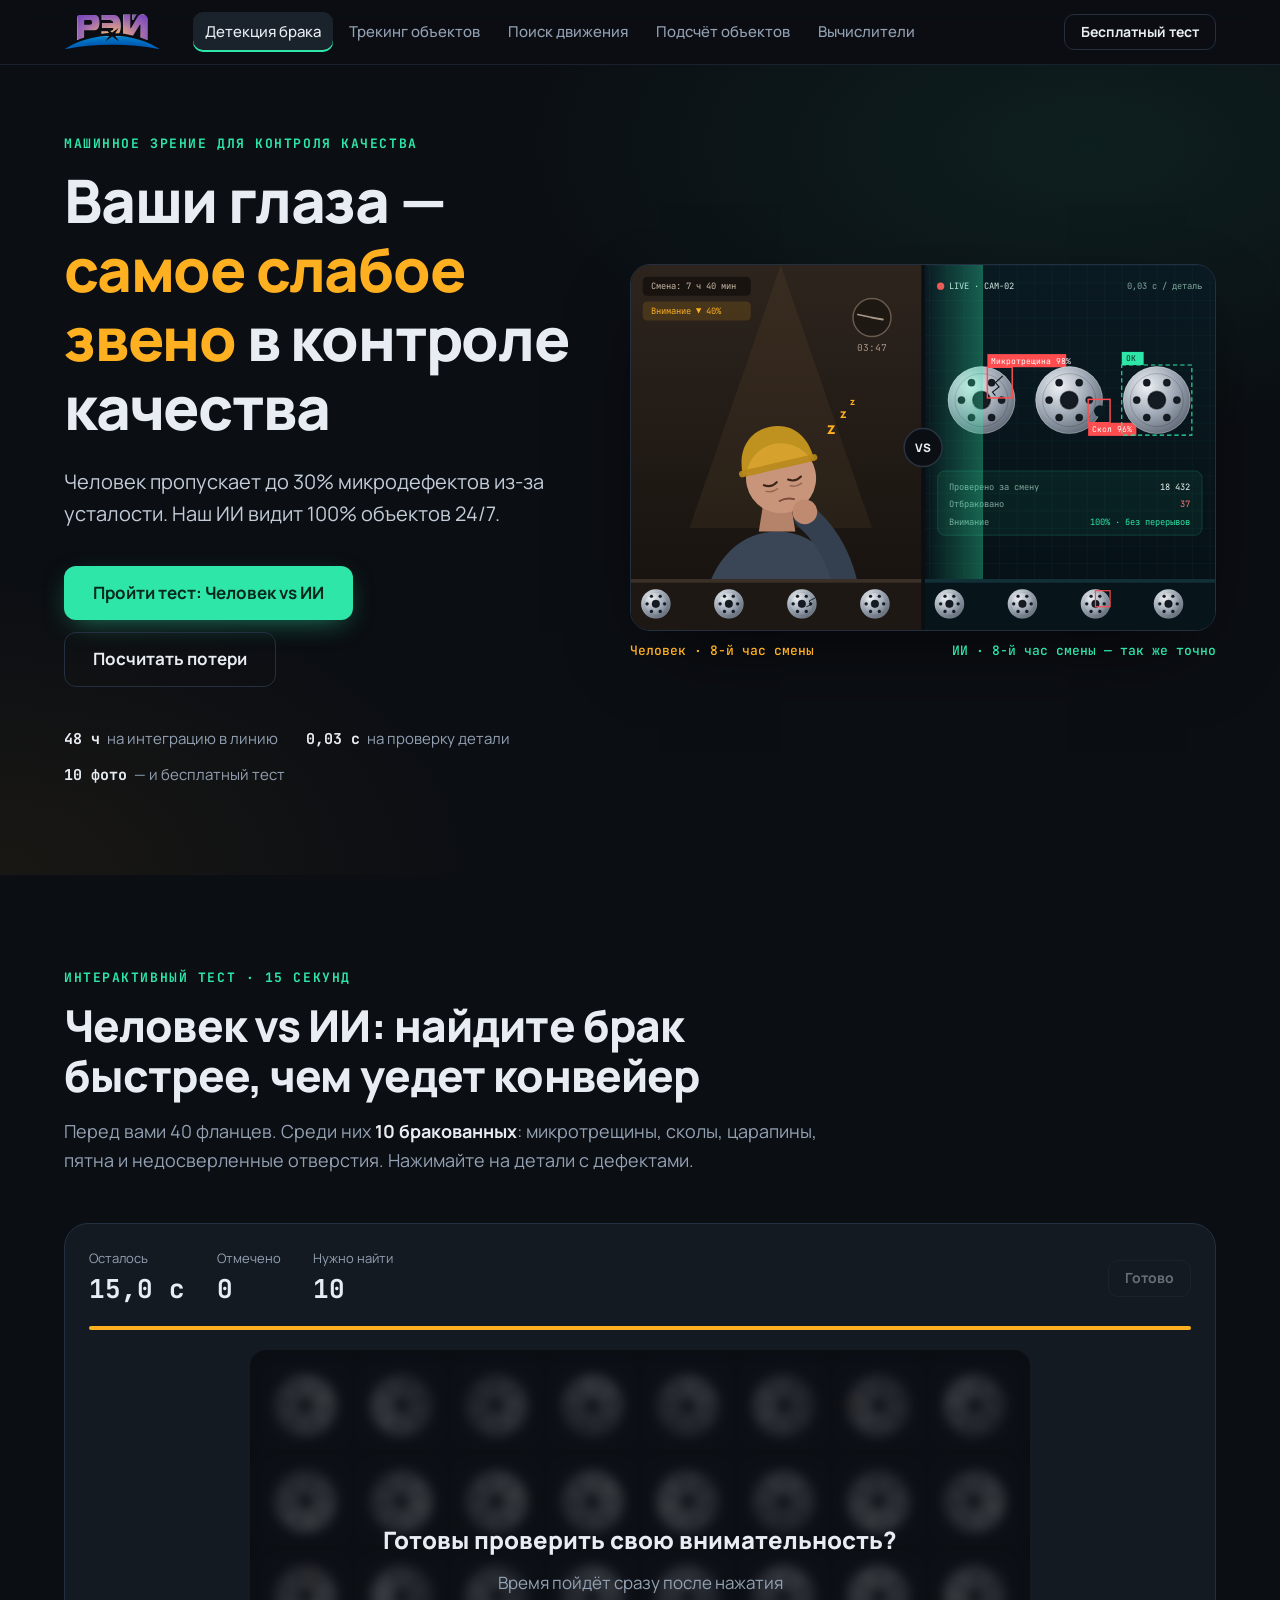
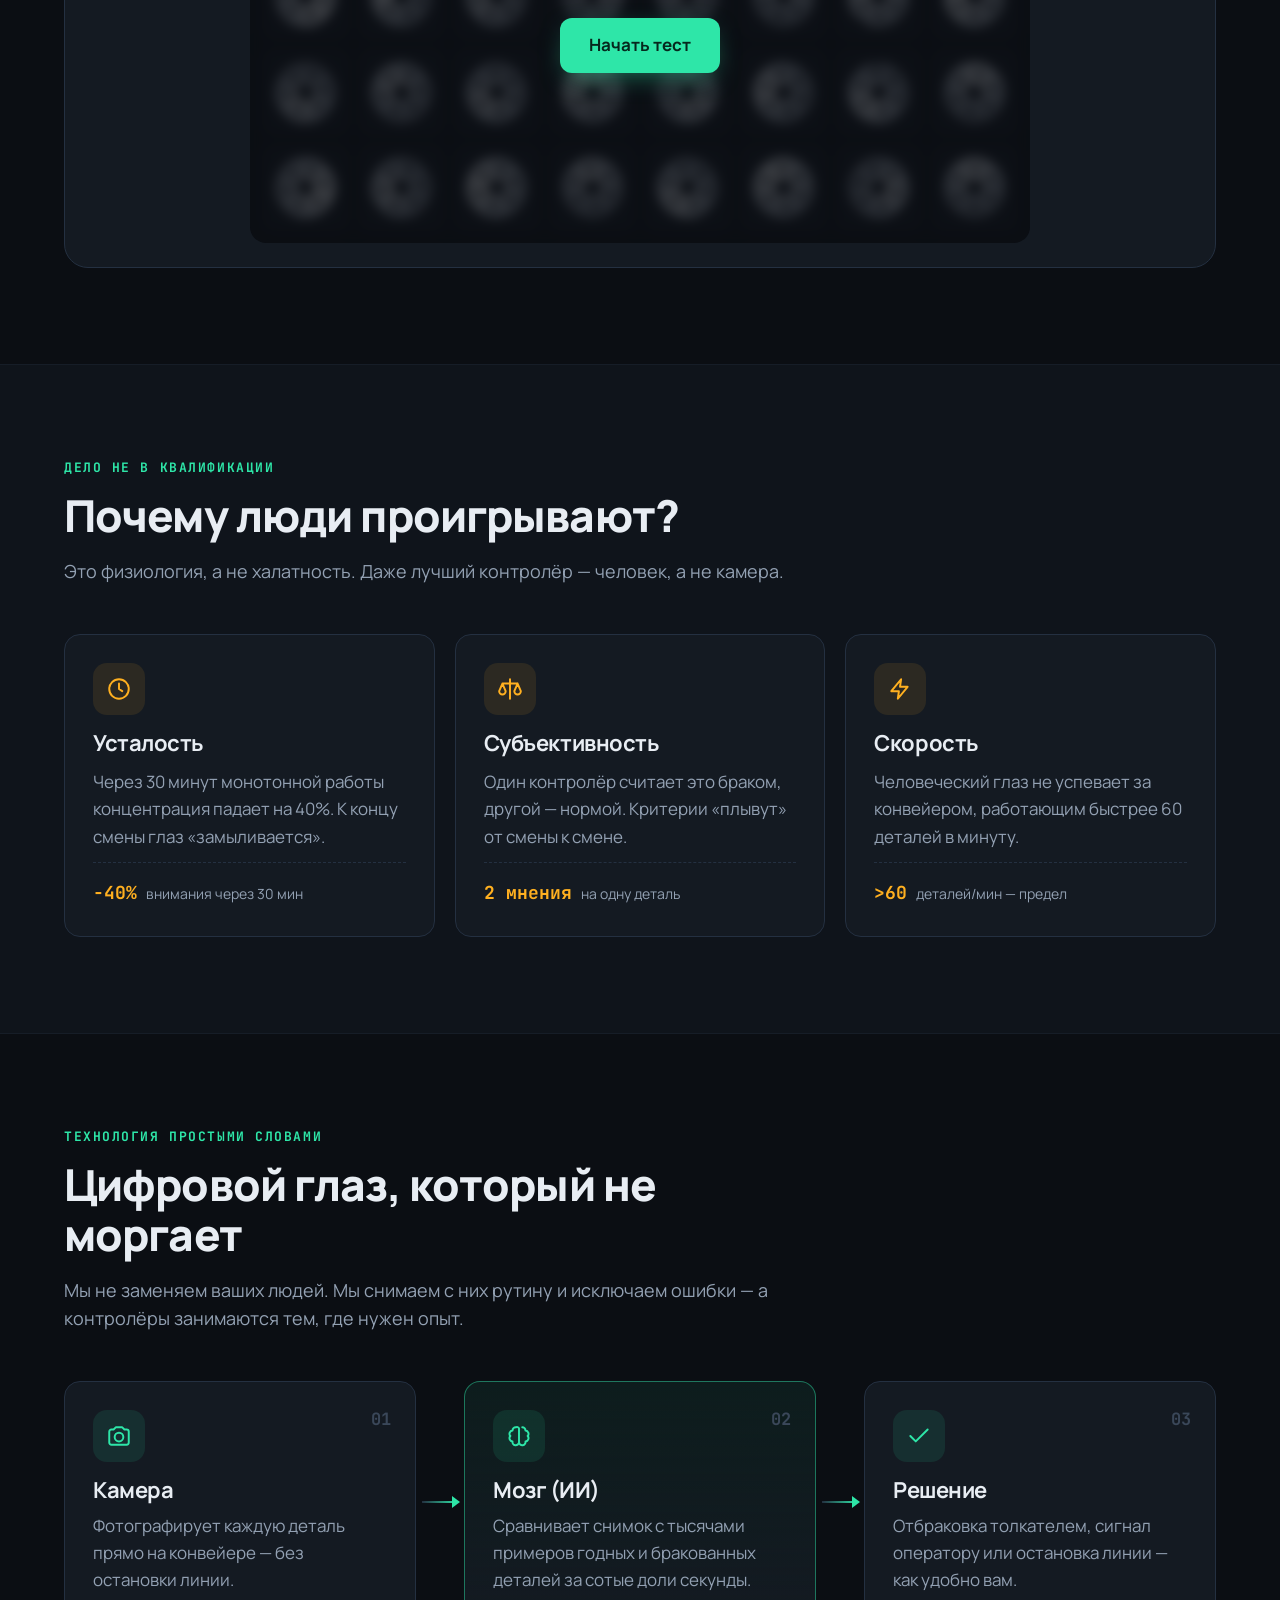
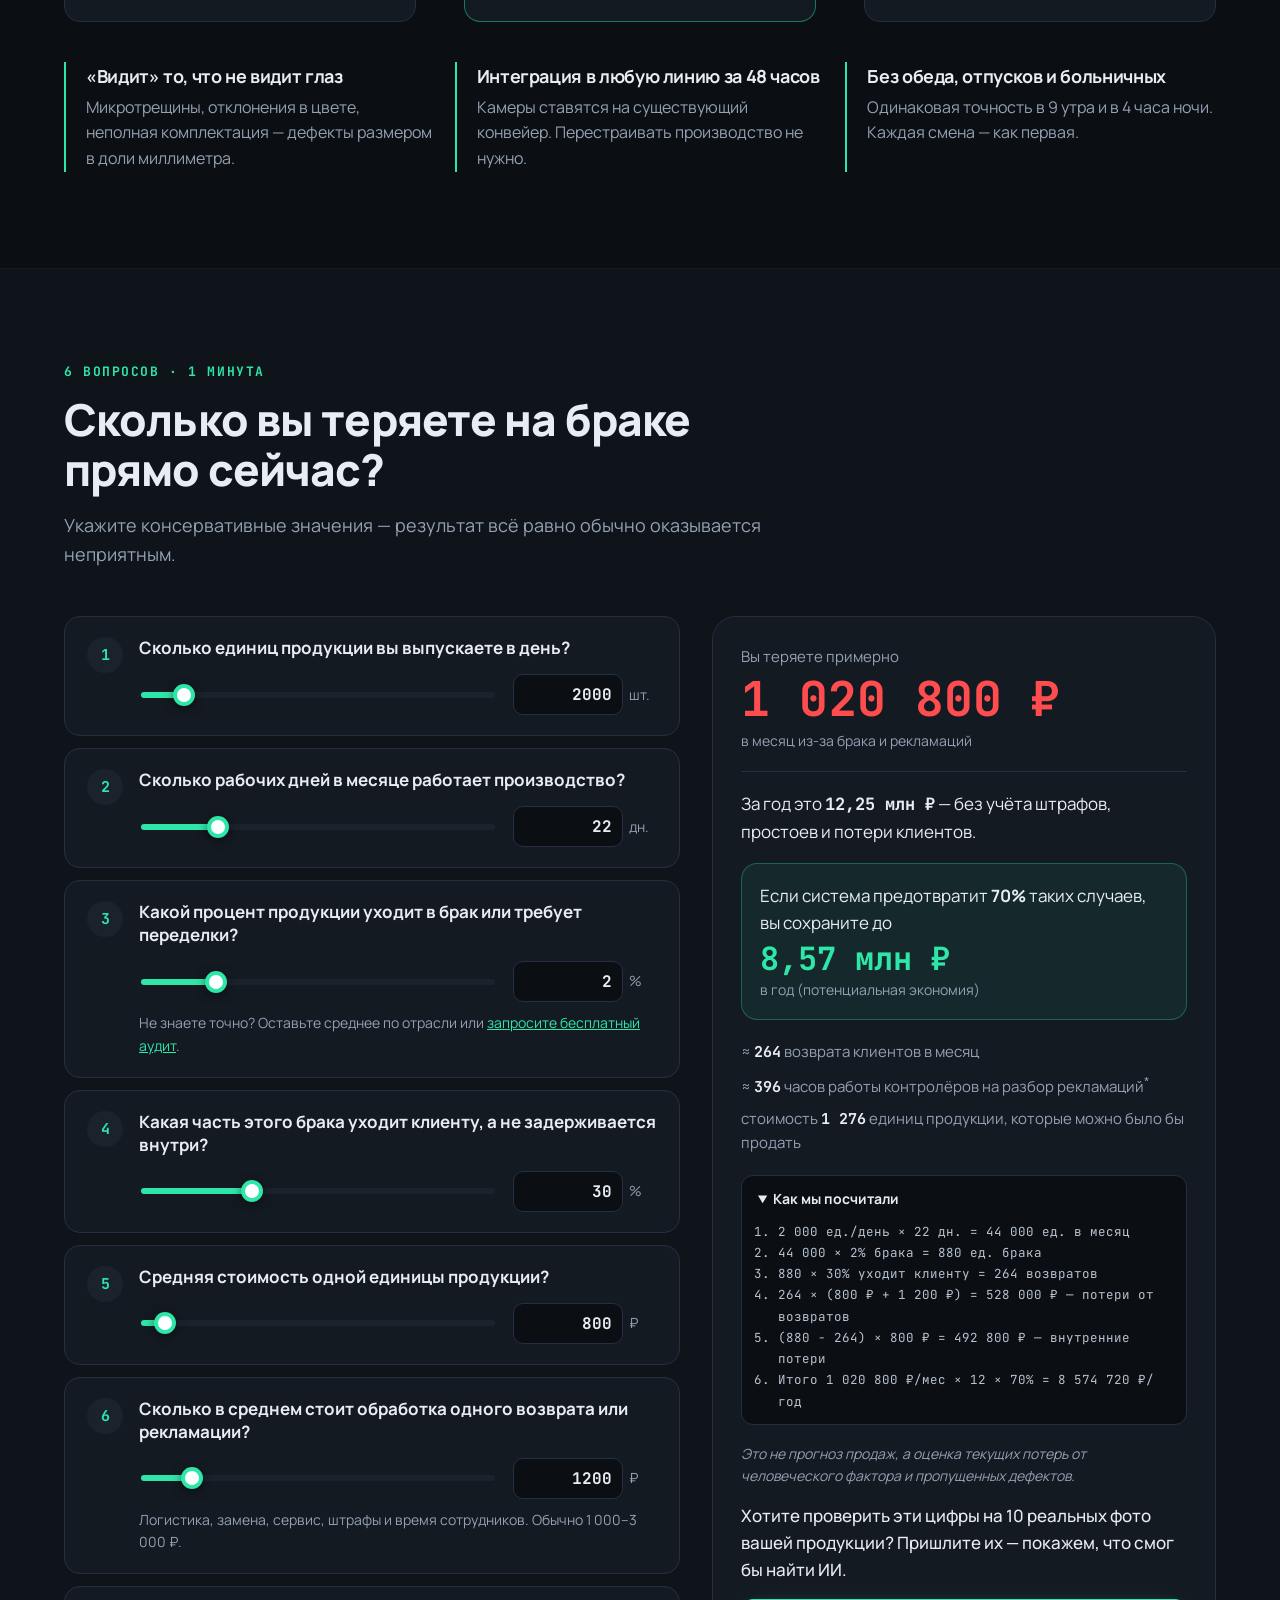
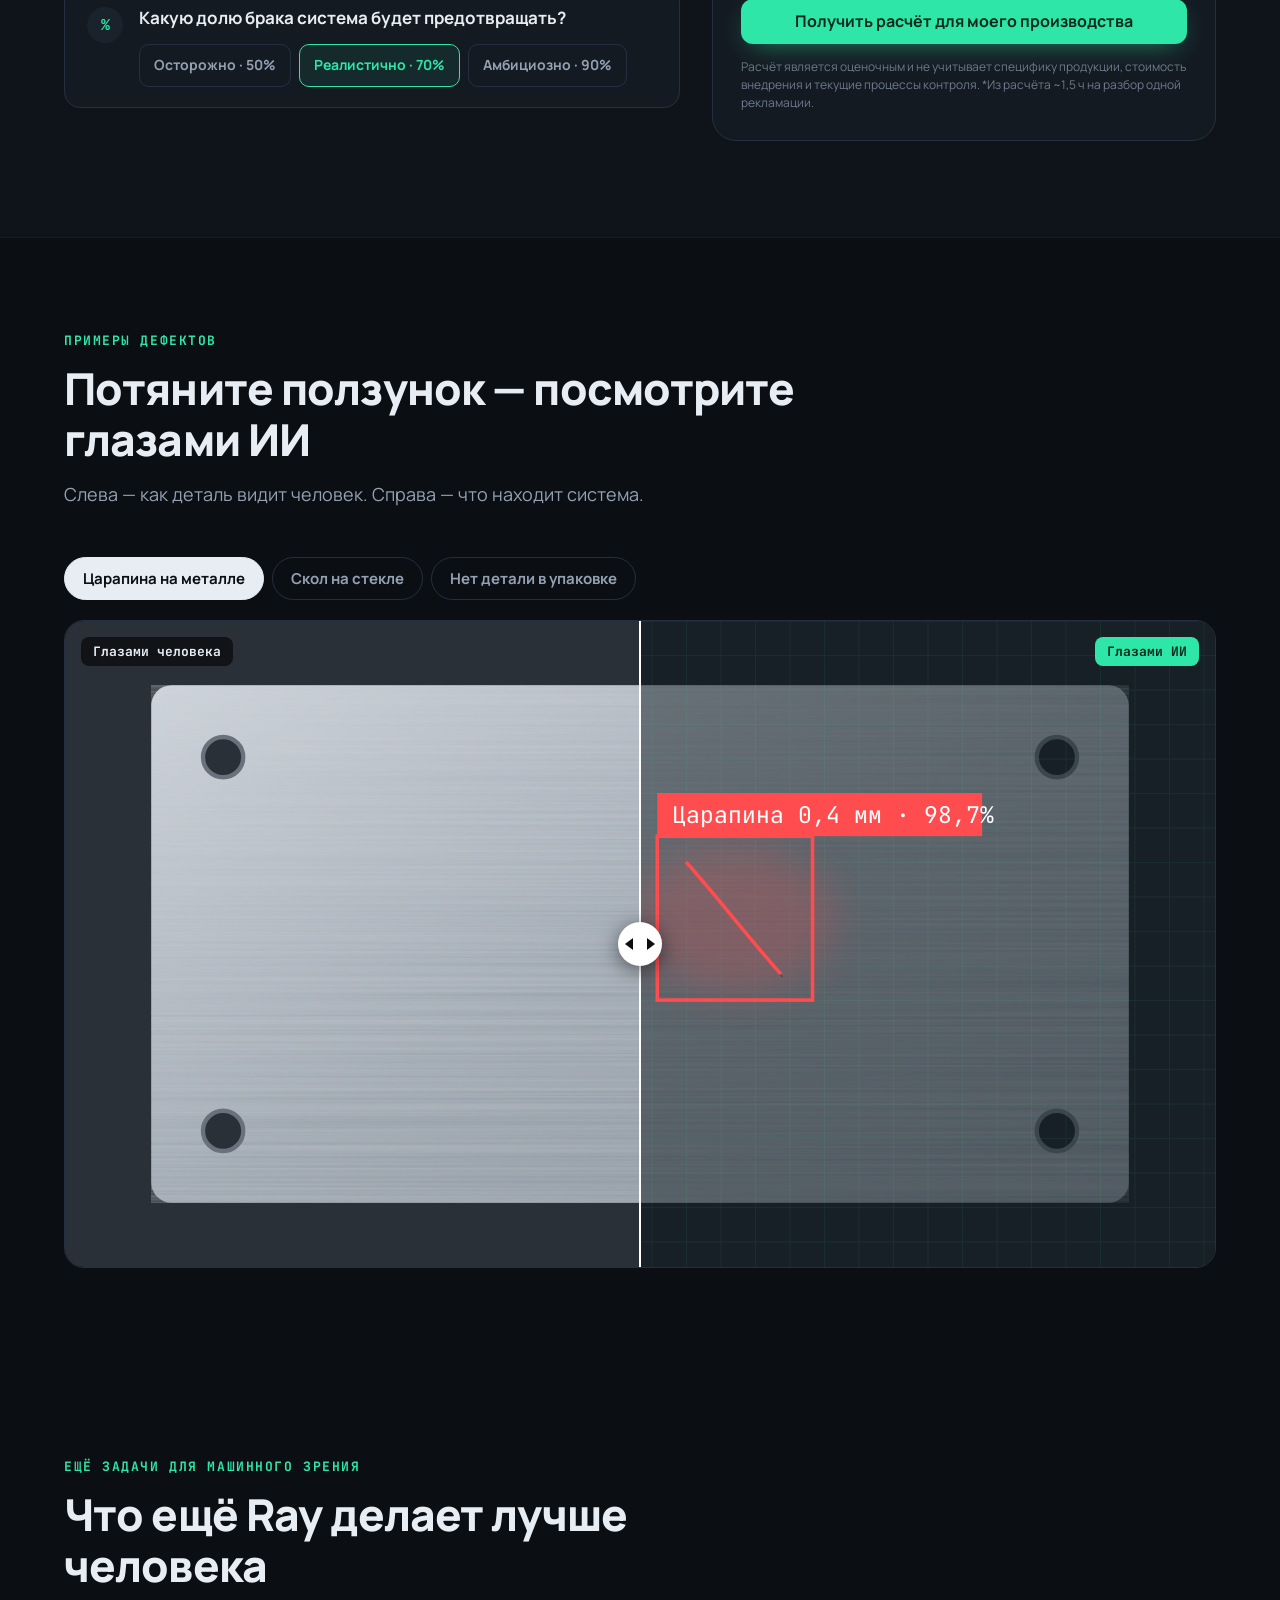
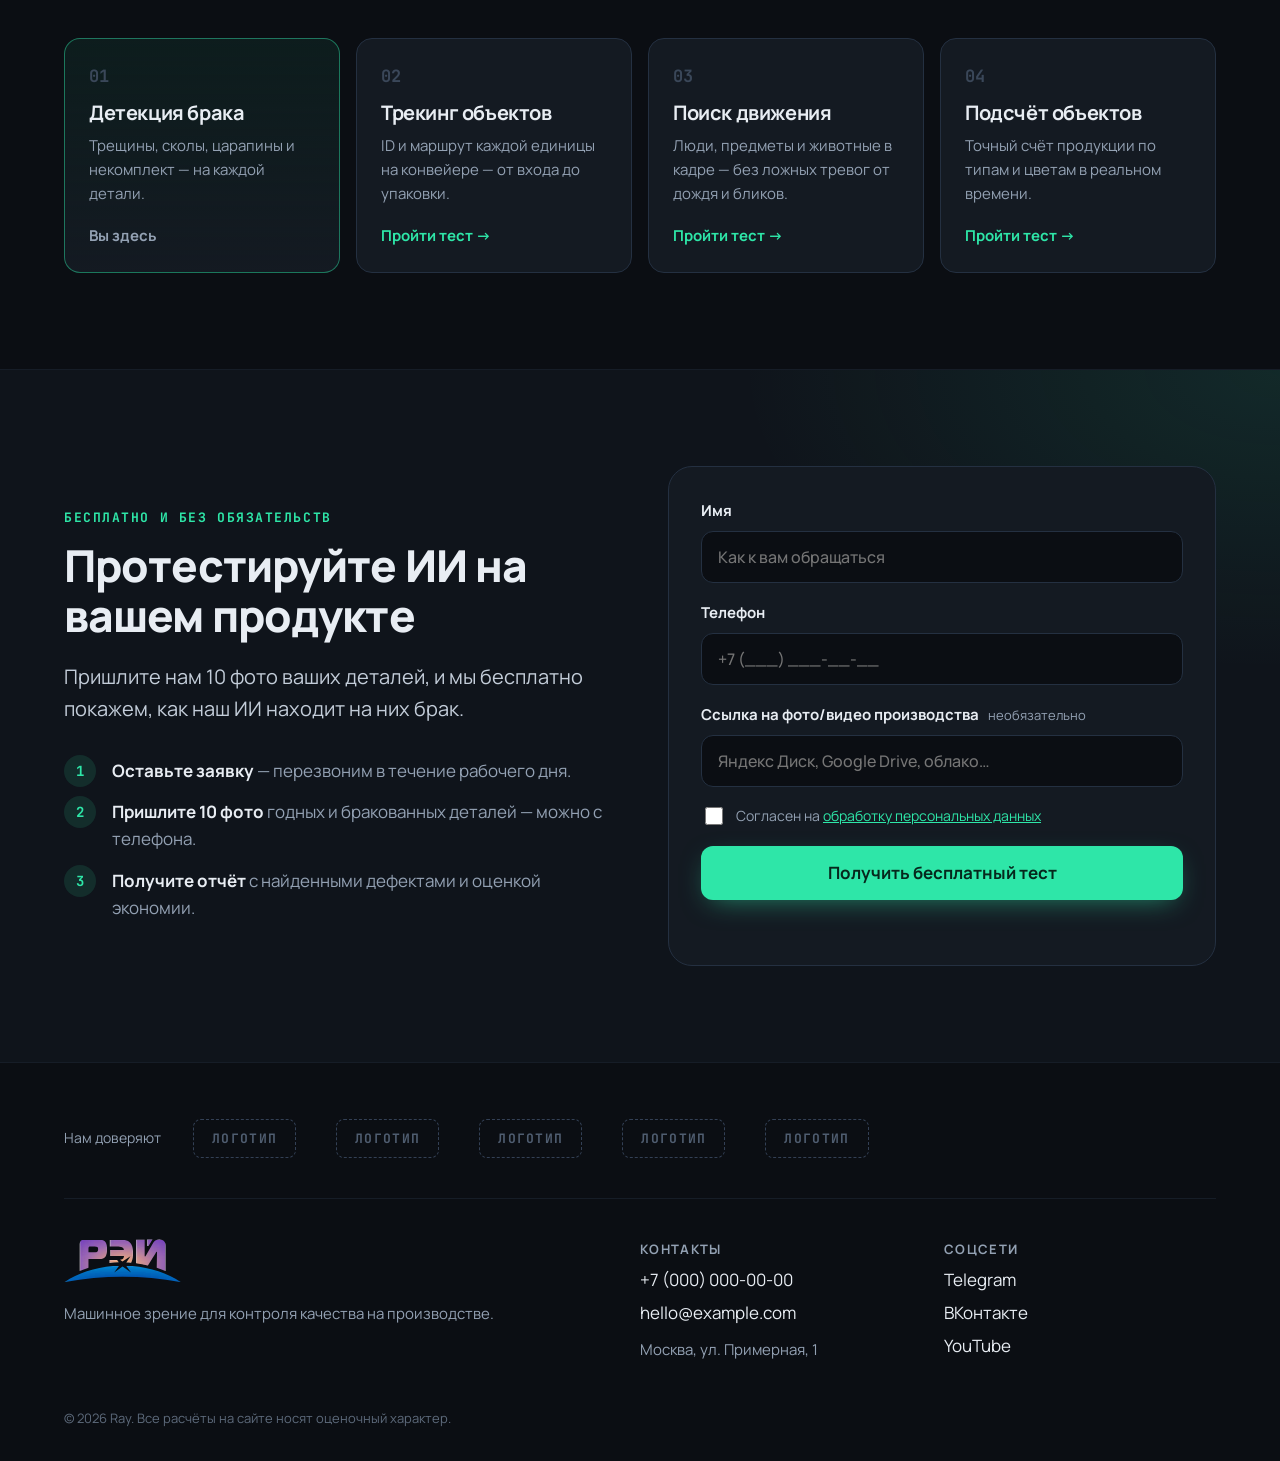
==== commit 0f6413ab: "добавлена вкладка вычислители" ====
--- a/index.html
+++ b/index.html
@@ -47,6 +47,7 @@
       <a href="tracking.html">Трекинг объектов</a>
       <a href="motion.html">Поиск движения</a>
       <a href="counting.html">Подсчёт объектов</a>
+      <a href="hardware.html">Вычислители</a>
     </nav>
     <a class="btn btn--sm btn--ghost header__cta" href="#form">Бесплатный тест</a>
   </div>
--- a/styles.css
+++ b/styles.css
@@ -271,7 +271,11 @@
 .ba__tag { position: absolute; top: 16px; padding: 6px 12px; border-radius: 8px; font: 700 13px var(--mono); pointer-events: none; }
 .ba__tag--l { left: 16px; background: rgba(0,0,0,.6); }
 .ba__tag--r { right: 16px; background: var(--ai); color: var(--ai-ink); }
-.ba__range { position: absolute; inset: 0; width: 100%; height: 100%; opacity: 0; margin: 0; cursor: ew-resize; }
+.ba { cursor: ew-resize; }
+.ba.is-dragging, .ba.is-dragging * { cursor: grabbing; }
+/* Невидимый input только для клавиатуры; мышь и палец обрабатывает сам .ba */
+.ba input.ba__range { position: absolute; left: 0; bottom: 0; width: 100%; height: 1px; opacity: 0; margin: 0; pointer-events: none; }
+.ba:has(.ba__range:focus-visible) .ba__handle span { outline: 3px solid var(--ai); outline-offset: 3px; }
 
 /* ---------- Form ---------- */
 .section--cta { background: radial-gradient(900px 500px at 100% 0%, rgba(46,230,168,.1), transparent 60%), var(--bg-alt); border-top: 1px solid #161d27; }
@@ -353,6 +357,79 @@
 .dir.is-current { border-color: rgba(46,230,168,.45); background: linear-gradient(180deg, rgba(46,230,168,.07), var(--card)); pointer-events: none; }
 .dir.is-current .dir__go { color: var(--muted); }
 
+/* ---------- Hardware: подбор по задаче ---------- */
+.hero h1 em.em-ai { color: var(--ai); }
+.picker { background: var(--card); border: 1px solid var(--line); border-radius: 24px; padding: 24px; box-shadow: 0 30px 80px -30px rgba(0,0,0,.8); }
+.picker__q { font-weight: 800; font-size: 20px; margin-bottom: 16px; }
+.picker__opts { display: flex; flex-direction: column; gap: 8px; }
+.picker__opt {
+  display: grid; grid-template-columns: 32px 1fr; gap: 12px; align-items: start; width: 100%; text-align: left;
+  padding: 14px 16px; border-radius: 14px; border: 1px solid var(--line); background: var(--bg); color: var(--text);
+  font: inherit; cursor: pointer; transition: border-color .15s, background .15s;
+}
+.picker__opt:hover { border-color: #3a4759; }
+.picker__opt b { display: block; font-size: 16px; }
+.picker__opt small { display: block; color: var(--muted); font-size: 14px; line-height: 1.4; margin-top: 2px; }
+.picker__n { color: #3a4759; font-weight: 700; font-size: 14px; padding-top: 2px; }
+.picker__opt[aria-checked=true] { border-color: var(--ai); background: rgba(46,230,168,.07); }
+.picker__opt[aria-checked=true] .picker__n { color: var(--ai); }
+.picker__res {
+  display: grid; grid-template-columns: 1fr auto; gap: 4px 16px; align-items: center; margin-top: 16px;
+  padding: 18px 20px; border-radius: 16px; background: var(--ai); color: var(--ai-ink); text-decoration: none;
+}
+.picker__res.is-flash { animation: flash .5s ease-out; }
+@keyframes flash { from { transform: scale(.98); opacity: .6; } to { transform: none; opacity: 1; } }
+.picker__label { grid-column: 1 / -1; font: 700 12px/1 var(--mono); text-transform: uppercase; letter-spacing: .12em; opacity: .7; }
+.picker__name { font-size: 22px; font-weight: 800; }
+.picker__go { grid-column: 2; grid-row: 2; font-weight: 700; font-size: 15px; white-space: nowrap; }
+.picker__nums { grid-column: 1 / -1; display: flex; gap: 20px; font-weight: 700; font-size: 15px; }
+
+/* ---------- Hardware: карточки решений ---------- */
+.hw {
+  display: grid; grid-template-columns: .9fr 1.1fr; gap: 48px; align-items: start;
+  padding: 40px; border-radius: 24px; background: var(--card); border: 1px solid var(--line);
+  scroll-margin-top: 88px; transition: border-color .3s, box-shadow .3s;
+}
+.hw + .hw { margin-top: 24px; }
+.hw--flip .hw__visual { order: 2; }
+.hw.is-target { animation: target 1.6s ease-out; }
+@keyframes target { 0%, 30% { border-color: var(--ai); box-shadow: 0 0 0 4px rgba(46,230,168,.18); } 100% { border-color: var(--line); box-shadow: none; } }
+.hw__visual { position: sticky; top: 96px; margin: 0; }
+.hw__visual svg { width: 100%; height: auto; border-radius: 18px; background: #0d1219; border: 1px solid var(--line); }
+.hw__badge { position: absolute; left: 14px; top: 14px; padding: 6px 12px; border-radius: 10px; background: rgba(11,14,19,.85); border: 1px solid rgba(46,230,168,.4); color: var(--muted); font-size: 13px; }
+.hw__badge b { color: var(--ai); font-size: 18px; margin-right: 4px; }
+.hw__pulse { animation: hwpulse 3s ease-in-out infinite; }
+@keyframes hwpulse { 0%, 100% { opacity: .55; } 50% { opacity: 1; } }
+.hw__fan { animation: spin 1.2s linear infinite; }
+@keyframes spin { to { transform: rotate(360deg); } }
+
+.hw__task { display: inline-flex; align-items: center; gap: 10px; padding: 6px 12px; border-radius: 999px; background: rgba(46,230,168,.1); color: var(--ai); font-weight: 700; font-size: 14px; }
+.hw__task .mono { color: rgba(46,230,168,.6); }
+.hw h3 { font-size: clamp(24px, 2.6vw, 32px); font-weight: 800; margin-top: 16px; }
+.hw__cfg { display: block; font-size: 15px; font-weight: 500; color: var(--muted); letter-spacing: 0; margin-top: 6px; }
+.hw__nums { display: grid; grid-template-columns: 1fr 1fr; gap: 12px; margin: 24px 0; }
+.hw__nums div { padding: 14px 18px; border-radius: 14px; background: var(--bg); border: 1px solid var(--line); display: flex; flex-direction: column; gap: 2px; }
+.hw__nums span { color: var(--muted); font-size: 13px; }
+.hw__nums b { font-size: clamp(24px, 2.6vw, 32px); line-height: 1.15; }
+.hw__nums div:first-child b { color: var(--ai); }
+.hw__lead { color: #c3cdd9; }
+.hw__uses { list-style: none; padding: 0; margin: 20px 0 0; display: flex; flex-direction: column; gap: 8px; }
+.hw__uses li { position: relative; padding-left: 26px; }
+.hw__uses li::before { content: ""; position: absolute; left: 2px; top: .5em; width: 12px; height: 7px; border-left: 2px solid var(--ai); border-bottom: 2px solid var(--ai); transform: rotate(-45deg); }
+.hw__specs { margin: 24px 0 0; border-top: 1px solid var(--line); }
+.hw__specs div { display: grid; grid-template-columns: 150px 1fr; gap: 16px; padding: 10px 0; border-bottom: 1px solid var(--line); font-size: 15px; }
+.hw__specs dt { color: var(--muted); }
+.hw__specs dd { margin: 0; }
+.hw__kit { margin-top: 16px; border: 1px solid var(--line); border-radius: 12px; padding: 0 16px; font-size: 15px; }
+.hw__kit summary { padding: 12px 0; cursor: pointer; font-weight: 700; }
+.hw__kit ul { margin: 0 0 14px; padding-left: 20px; color: var(--muted); }
+.hw__dirs { display: flex; flex-wrap: wrap; align-items: center; gap: 8px; margin-top: 20px; font-size: 14px; }
+.hw__dirs span { color: var(--muted); margin-right: 4px; }
+.hw__dirs a { padding: 5px 12px; border-radius: 999px; border: 1px solid var(--line); color: var(--text); text-decoration: none; }
+.hw__dirs a:hover { border-color: var(--ai); color: var(--ai); }
+.hw__cta { display: flex; flex-wrap: wrap; gap: 12px; margin-top: 24px; }
+.hw__note { margin-top: 32px; color: #5d6a7b; font-size: 13px; max-width: 900px; }
+
 /* ---------- Responsive ---------- */
 @media (max-width: 1100px) {
   .header__inner { flex-wrap: wrap; height: auto; padding-top: 10px; gap: 8px 16px; justify-content: space-between; }
@@ -364,6 +441,9 @@
   .hero__grid, .calc, .form-grid { grid-template-columns: 1fr; }
   .dirs { grid-template-columns: repeat(2, 1fr); }
   .hero__grid { gap: 40px; }
+  .hw { grid-template-columns: 1fr; gap: 28px; }
+  .hw--flip .hw__visual { order: 0; }
+  .hw__visual { position: relative; top: 0; max-width: 560px; }
   .calc__result { position: static; }
   .flow { grid-template-columns: 1fr; gap: 0; }
   .flow__arrow { width: 2px; height: 28px; margin: 0 auto; background: linear-gradient(180deg, var(--line), var(--ai)); }
@@ -397,6 +477,13 @@
   .lead-form { padding: 22px; }
   .partners { flex-direction: column; align-items: flex-start; gap: 16px; }
   .hero__caption { font-size: 11px; }
+  .picker { padding: 16px; border-radius: 18px; }
+  .hw { padding: 20px; border-radius: 18px; }
+  .hw__nums { gap: 8px; }
+  .hw__nums div { padding: 12px 14px; }
+  .hw__nums b { font-size: 21px; white-space: nowrap; }
+  .hw__specs div { grid-template-columns: 1fr; gap: 2px; }
+  .hw__cta .btn { flex: 1 1 100%; }
 }
 @media (max-width: 420px) {
   .header .btn--sm { padding: 8px 10px; font-size: 12px; }
